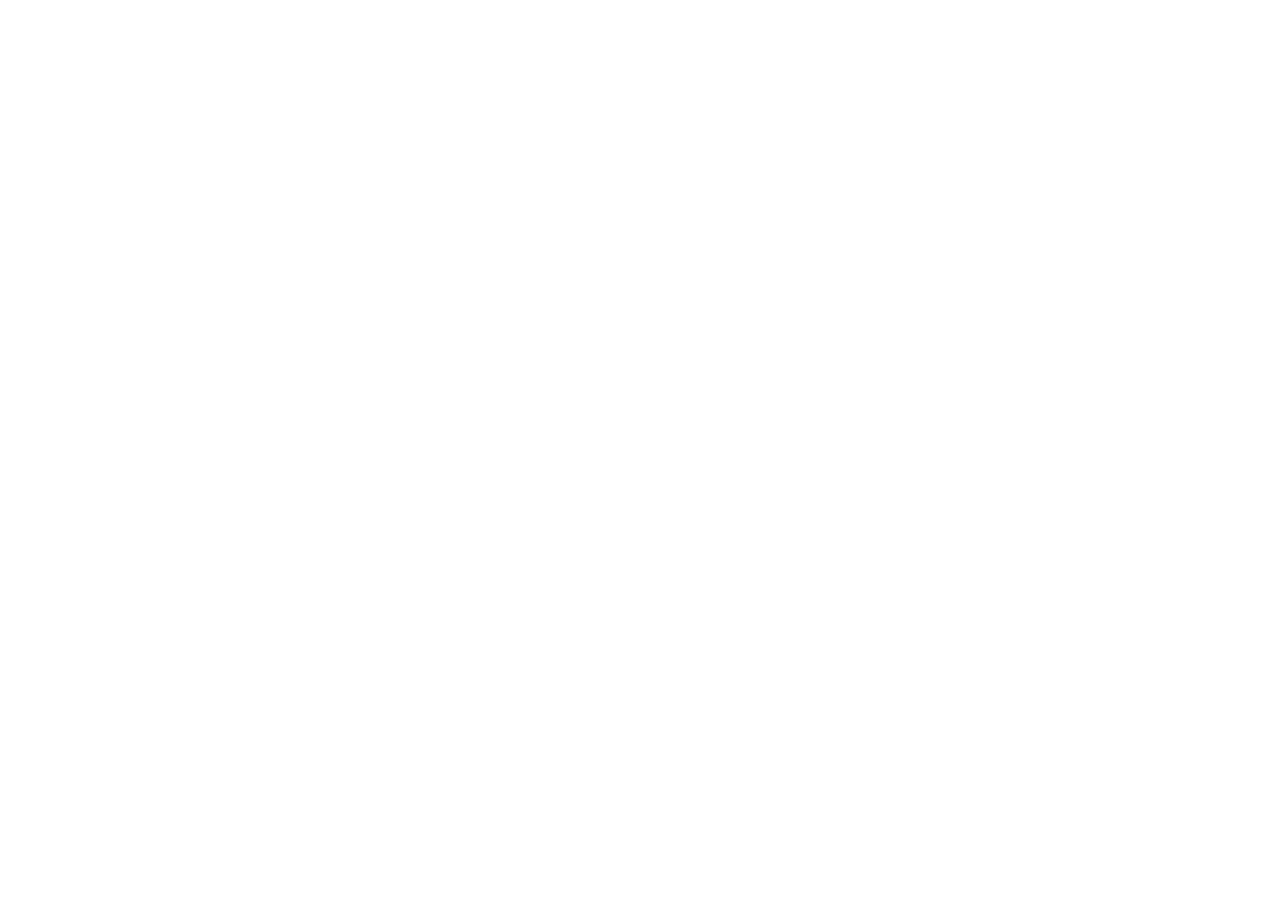
==== index.html @ bfa29639 "Building the HTML 5 game" ====
<!DOCTYPE html>
<html>

<head>
  <meta charset="utf-8" />
  <title>Still Building</title>

  <style>
    #game_div, p {
      width: 400px;
      margin: auto;
      margin-top: 20px;
    }
  </style>

  <script type="text/javascript" src="phaser.min.js"></script>
  <script type="text/javascript" src="main.js"></script>
</head>

<body>

  <div id="game_div"> </div>

</body>

</html>
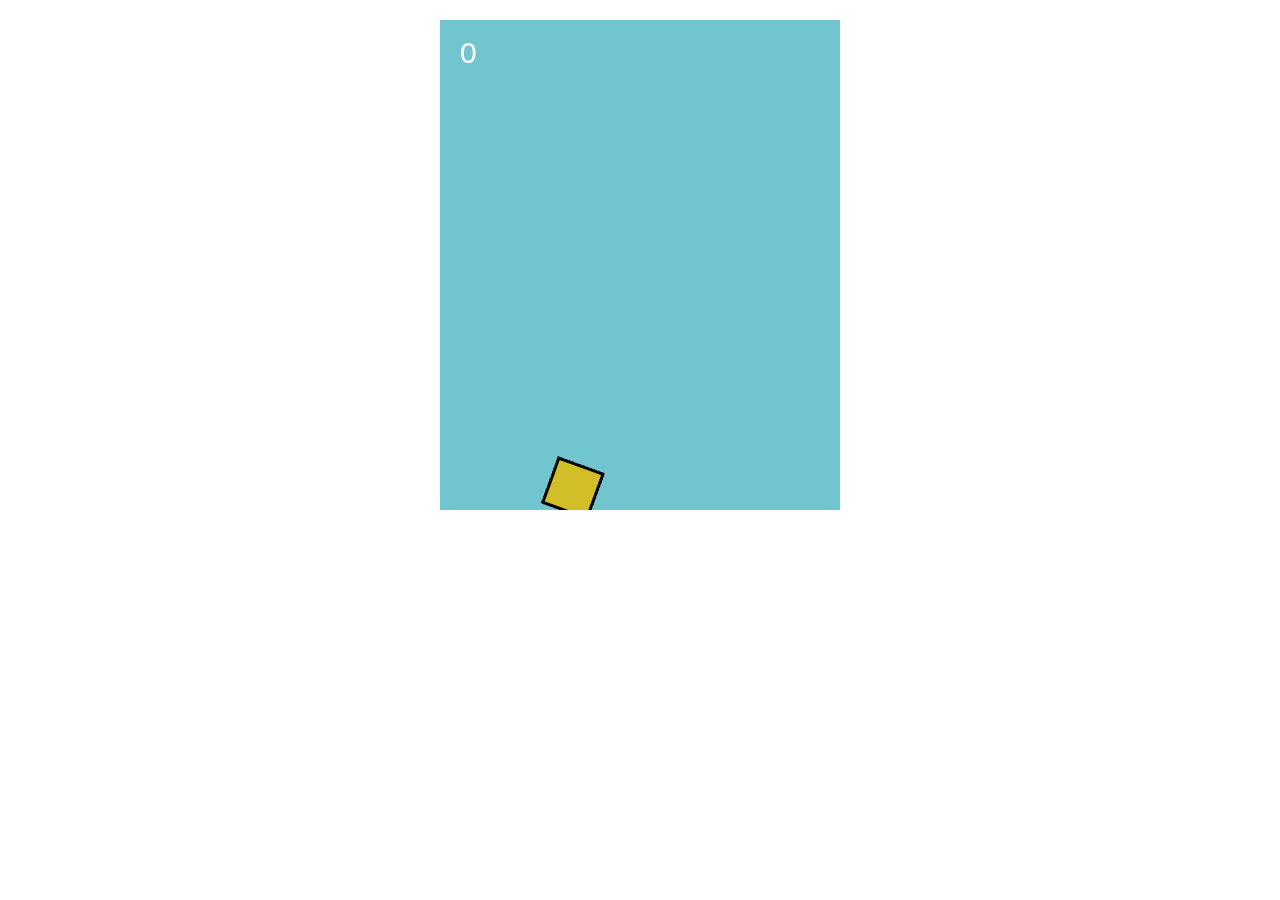
==== commit c102233e: "Fixing bug for screen size" ====
--- a/index.html
+++ b/index.html
@@ -4,6 +4,7 @@
 <head>
   <meta charset="utf-8" />
   <title>Still Building</title>
+  <meta name="viewport" content="initial-scale=1.0, user-scalable=no">
 
   <style>
     #game_div, p {
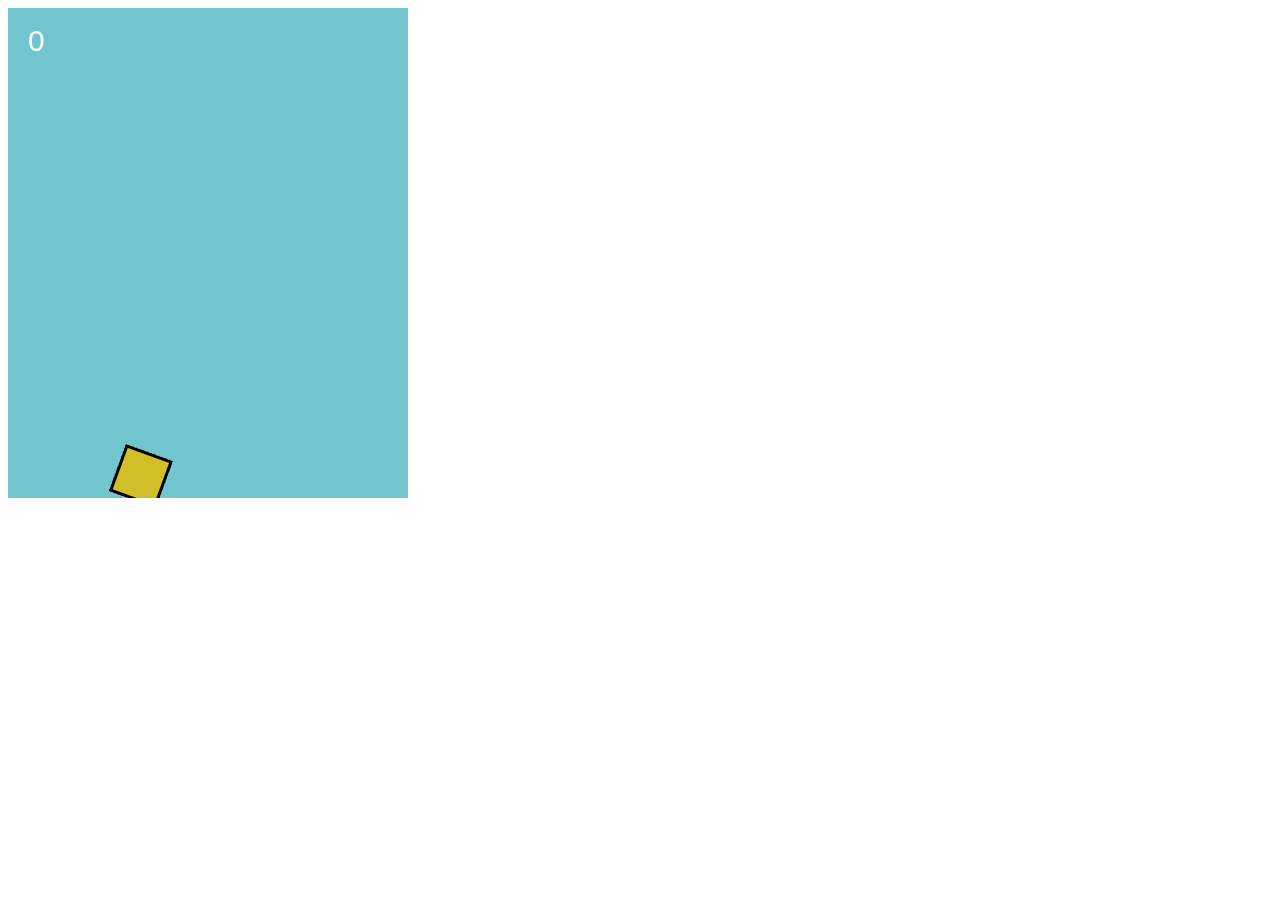
==== commit ee4458ea: "Fixing screen bug" ====
--- a/index.html
+++ b/index.html
@@ -6,13 +6,6 @@
   <title>Still Building</title>
   <meta name="viewport" content="initial-scale=1.0, user-scalable=no">
 
-  <style>
-    #game_div, p {
-      width: 400px;
-      margin: auto;
-      margin-top: 20px;
-    }
-  </style>
 
   <script type="text/javascript" src="phaser.min.js"></script>
   <script type="text/javascript" src="main.js"></script>
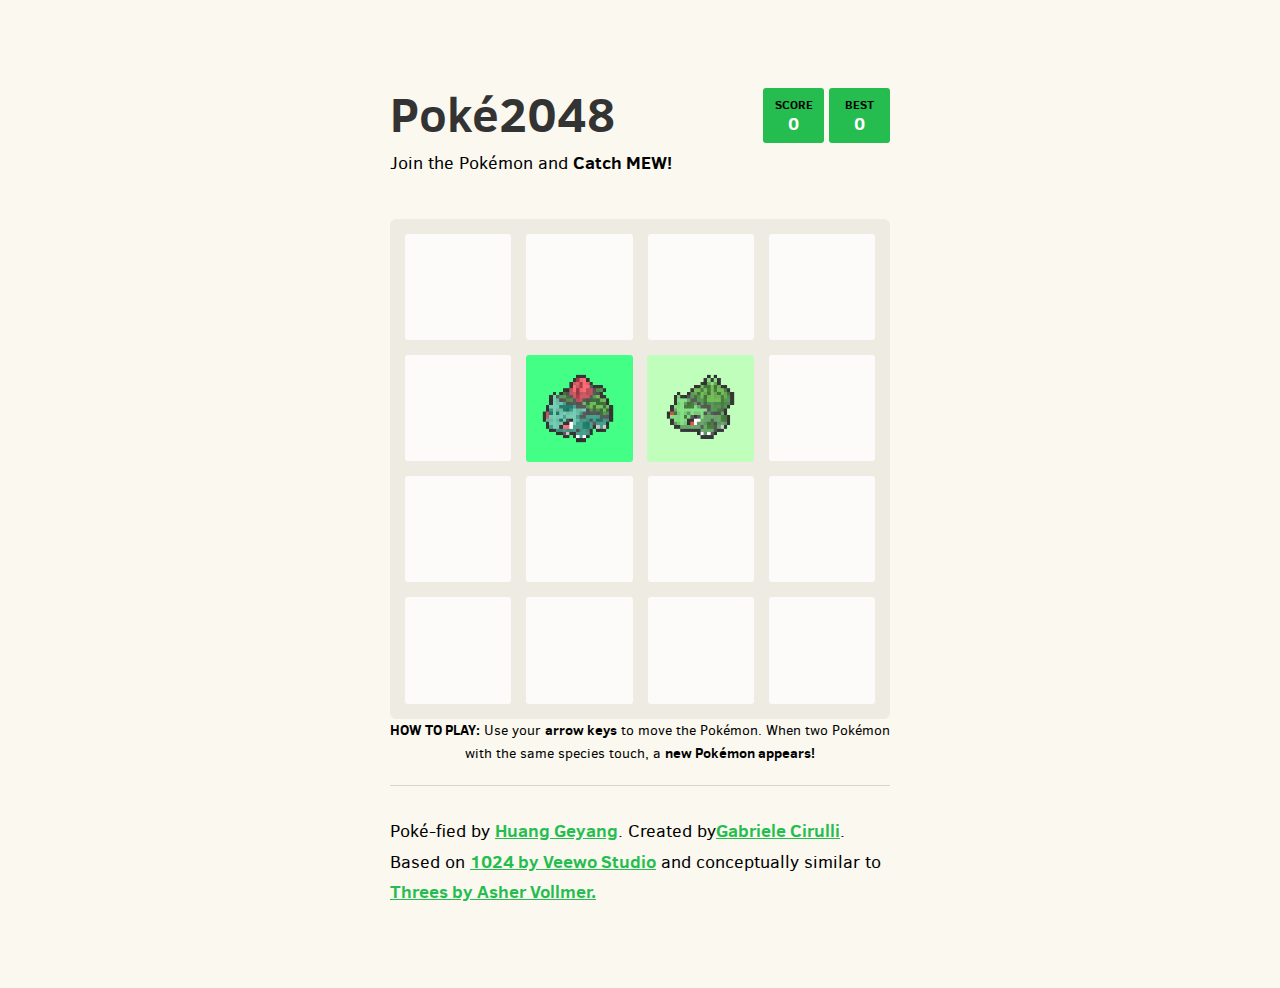
==== commit 5e32ef11: "New Game uploaded" ====
--- a/index.html
+++ b/index.html
@@ -1,20 +1,87 @@
 <!DOCTYPE html>
 <html>
+<head>
+  <meta charset="utf-8">
+  <title>2048</title>
 
-<head>
-  <meta charset="utf-8" />
-  <title>Still Building</title>
-  <meta name="viewport" content="initial-scale=1.0, user-scalable=no">
+  <link href="style/main.css" rel="stylesheet" type="text/css">
+  <link rel="shortcut icon" href="favicon.ico">
+  <link rel="apple-touch-icon" href="meta/apple-touch-icon.png">
+  <meta name="apple-mobile-web-app-capable" content="yes">
 
+  <meta name="HandheldFriendly" content="True">
+  <meta name="MobileOptimized" content="320">
+  <meta name="viewport" content="width=device-width, target-densitydpi=160dpi, initial-scale=1.0, maximum-scale=1, user-scalable=no, minimal-ui">
+</head>
+<body>
+  <div class="container">
+    <div class="heading">
+      <h1 class="title">Poké2048</h1>
+      <div class="scores-container">
+        <div class="score-container">0</div>
+        <div class="best-container">0</div>
+      </div>
+    </div>
+    <p class="game-intro">Join the Pokémon and <strong>Catch MEW!</strong></p>
 
-  <script type="text/javascript" src="phaser.min.js"></script>
-  <script type="text/javascript" src="main.js"></script>
-</head>
+    <div class="game-container">
+      <div class="game-message">
+        <p></p>
+        <div class="lower">
+	        <a class="keep-playing-button">Keep going</a>
+          <a class="retry-button">Try again</a>
+        </div>
+      </div>
 
-<body>
+      <div class="grid-container">
+        <div class="grid-row">
+          <div class="grid-cell"></div>
+          <div class="grid-cell"></div>
+          <div class="grid-cell"></div>
+          <div class="grid-cell"></div>
+        </div>
+        <div class="grid-row">
+          <div class="grid-cell"></div>
+          <div class="grid-cell"></div>
+          <div class="grid-cell"></div>
+          <div class="grid-cell"></div>
+        </div>
+        <div class="grid-row">
+          <div class="grid-cell"></div>
+          <div class="grid-cell"></div>
+          <div class="grid-cell"></div>
+          <div class="grid-cell"></div>
+        </div>
+        <div class="grid-row">
+          <div class="grid-cell"></div>
+          <div class="grid-cell"></div>
+          <div class="grid-cell"></div>
+          <div class="grid-cell"></div>
+        </div>
+      </div>
 
-  <div id="game_div"> </div>
+      <div class="tile-container">
 
+      </div>
+    </div>
+
+    <p class="game-explanation">
+      <strong class="important">How to play:</strong> Use your <strong>arrow keys</strong> to move the Pokémon. When two Pokémon with the same species touch, a <strong>new Pokémon appears!</strong>
+    </p>
+    <hr>
+    <p>
+    Poké-fied by <a href="http://github.com/Hosuke" target="_blank">Huang Geyang</a>.
+    Created by<a href="http://gabrielecirulli.com" target="_blank">Gabriele Cirulli</a>. Based on <a href="https://itunes.apple.com/us/app/1024!/id823499224" target="_blank">1024 by Veewo Studio</a> and conceptually similar to <a href="http://asherv.com/threes/" target="_blank">Threes by Asher Vollmer.</a>
+    </p>
+  </div>
+
+  <script src="js/animframe_polyfill.js"></script>
+  <script src="js/keyboard_input_manager.js"></script>
+  <script src="js/html_actuator.js"></script>
+  <script src="js/grid.js"></script>
+  <script src="js/tile.js"></script>
+  <script src="js/local_score_manager.js"></script>
+  <script src="js/game_manager.js"></script>
+  <script src="js/application.js"></script>
 </body>
-
-</html>+</html>
--- a/style/main.css
+++ b/style/main.css
@@ -0,0 +1,955 @@
+@import url(fonts/clear-sans.css);
+html, body {
+  margin: 0;
+  padding: 0;
+  background: #faf8ef;
+  color: #000;
+  font-family: "Clear Sans", "Helvetica Neue", Arial, sans-serif;
+  font-size: 18px; 
+  /*-webkit-animation: background-gradient-change linear 6s infinite alternate;
+  -moz-animation: background-gradient-change linear 6s infinite alternate;
+  -moz-animation: background-gradient-change linear 6s infinite alternate; */}
+
+body {
+  margin: 80px 0; }
+
+.heading:after {
+  content: "";
+  display: block;
+  clear: both; }
+
+h1.title {
+  color:#333;
+  font-size: 48px;
+  font-weight: bold;
+  margin: 0;
+  display: block;
+  float: left; }
+  
+  #twitter-widget-0 {
+    width: 100px !important;    
+    position: relative;
+  }
+  
+  .footer > div{
+    display:inline-block !important;
+    width: auto !important;
+    overflow:hidden;
+  }
+  
+  .footer{
+    width:188px;
+    margin-left: auto;
+    margin-right: auto;
+    text-align:center;}
+
+@-webkit-keyframes move-up {
+  0% {
+    top: 25px;
+    opacity: 1; }
+
+  100% {
+    top: -50px;
+    opacity: 0; } }
+
+@-moz-keyframes move-up {
+  0% {
+    top: 25px;
+    opacity: 1; }
+
+  100% {
+    top: -50px;
+    opacity: 0; } }
+
+@keyframes move-up {
+  0% {
+    top: 25px;
+    opacity: 1; }
+
+  100% {
+    top: -50px;
+    opacity: 0; } }
+    
+  @-webkit-keyframes fade-in-out {
+    0% {
+      opacity: 0; }
+      
+    50% {
+      opacity: 1; }
+
+    100% {
+      opacity: 0; } }
+
+  @-moz-keyframes fade-in-out {
+    0% {
+      opacity: 0; }
+      
+    50% {
+      opacity: 1; }
+
+    100% {
+      opacity: 0; } }
+
+  @keyframes fade-in-out {
+    0% {
+      opacity: 0; }
+      
+    50% {
+      opacity: 1; }
+
+    100% {
+      opacity: 0; } }
+      
+  @-webkit-keyframes hover-change {
+      0%   {color: cyan;}
+      25%  {color: magenta;}
+      50%  {color: yellow;}
+      100% {color: white;} }
+
+  @-moz-keyframes hover-change {
+      0%   {color: cyan;}
+      25%  {color: magenta;}
+      50%  {color: yellow;}
+      100% {color: white;} }
+      
+  @keyframes hover-change {
+      0%   {color: cyan;}
+      25%  {color: magenta;}
+      50%  {color: yellow;}
+      100% {color: white;} }
+      
+  @-webkit-keyframes background-gradient-change {
+      0%   {background: #cff;}
+      33%  {background: #fcf;}
+      66%  {background: #ffc;}
+      100%   {background: #cff;}}
+
+  @-moz-keyframes background-gradient-change {
+      0%   {background: #dff;}
+      33%  {background: #fdf;}
+      66%  {background: #ffd;}
+      100%   {background: #dff;}}
+      
+  @keyframes background-gradient-change {
+      0%   {background: #dff;}
+      33%  {background: #fdf;}
+      66%  {background: #ffd;}
+      100%   {background: #dff;}}      
+      
+  a:hover {
+         -webkit-animation: hover-change linear 0.1s infinite;
+         -moz-animation: hover-change linear 0.1s infinite;
+         animation: hover-change linear 0.1s infinite;
+       }      
+
+.scores-container {
+  float: right;
+  text-align: right; }
+  
+.game-container .doge-says {
+  position: fixed;
+  top: 0;
+  left: 0;
+  z-index: 100;}
+  .game-container .doge-says p {
+    position:fixed;
+    font-size: 60px;
+    font-weight: bold;
+    height: 60px;
+    line-height: 60px;
+    -webkit-animation: fade-in-out 600ms ease-in;
+    -moz-animation: fade-in-out 600ms ease-in;
+    animation: fade-in-out 600ms ease-in;
+    -webkit-animation-fill-mode: both;
+    -moz-animation-fill-mode: both;
+    animation-fill-mode: both; }
+    
+
+  .info-container {
+    position: relative;
+    cursor:pointer;
+    left:50%;
+    margin-left:-25px;
+    top:30px;
+    margin-bottom:50px;}
+    
+  .info-container, .hide-info {
+    display: inline-block;
+    background: #f0f;
+    padding: 10px 15px;
+    height: 10px;
+    line-height: 10px;
+    font-size:10px;
+    font-weight: bold;
+    border-radius: 3px;
+    color: white;
+    margin-top: 8px;
+    text-align: center; }
+      .info-container a, .hide-info a{
+        color:#fff;
+        text-decoration:none;}
+    
+  .game-container .info {
+    display: none;
+    position: absolute;
+    overflow: scroll;
+    top: 0;
+    right: 0;
+    bottom: 0;
+    left: 0;
+    background: rgba(255,255,255,0.9);
+    z-index: 100;
+    border-radius: 6px;
+    text-align: center;
+/*    -webkit-animation: fade-in 800ms ease;
+    -moz-animation: fade-in 800ms ease;
+    animation: fade-in 800ms ease;*/
+    -webkit-animation-fill-mode: both;
+    -moz-animation-fill-mode: both;
+    animation-fill-mode: both; }
+    .game-container .info p {
+      position:relative;
+      font-size: 16px;
+      padding:10px 20px 10px 20px;
+      font-weight: bold;}
+
+.score-container, .best-container {
+  position: relative;
+  display: inline-block;
+  background: #25bd4f;
+  padding: 15px 25px;
+/*  font-size: 25px;*/
+  height: 25px;
+  line-height: 42px;
+  font-weight: bold;
+  border-radius: 3px;
+  color: white;
+  margin-top: 8px;
+  text-align: center; }
+  .score-container:after, .best-container:after {
+    position: absolute;
+    width: 100%;
+    top: 10px;
+    left: 0;
+    text-transform: uppercase;
+    font-size: 12px;
+    line-height: 13px;
+    text-align: center;
+    color: #000; }
+  .score-container .score-addition, .best-container .score-addition {
+    position: absolute;
+    right: 30px;
+    font-size: 20px;
+    line-height: 20px;
+    color: rgba(119, 110, 101, 0.9);
+    z-index: 100;
+    -webkit-animation: move-up 600ms ease-in;
+    -moz-animation: move-up 600ms ease-in;
+    animation: move-up 600ms ease-in;
+    -webkit-animation-fill-mode: both;
+    -moz-animation-fill-mode: both;
+    animation-fill-mode: both; }
+
+.score-container:after {
+  content: "Score"; }
+
+.best-container:after {
+  content: "Best"; }
+
+p {
+  margin-top: 0;
+  margin-bottom: 10px;
+  line-height: 1.65; }
+
+a {
+  color: #25bd4f;
+  font-weight: bold;
+  text-decoration: underline;
+  cursor: pointer; }
+
+strong.important {
+  text-transform: uppercase; }
+
+hr {
+  border: none;
+  border-bottom: 1px solid #d8d4d0;
+  margin-top: 20px;
+  margin-bottom: 30px; }
+
+.container {
+  width: 500px;
+  margin: 0 auto; }
+
+@-webkit-keyframes fade-in {
+  0% {
+    opacity: 0; }
+
+  100% {
+    opacity: 1; } }
+
+@-moz-keyframes fade-in {
+  0% {
+    opacity: 0; }
+
+  100% {
+    opacity: 1; } }
+
+@keyframes fade-in {
+  0% {
+    opacity: 0; }
+
+  100% {
+    opacity: 1; } }
+
+.game-container {
+  margin-top: 40px;
+  position: relative;
+  padding: 15px;
+  cursor: default;
+  -webkit-touch-callout: none;
+  -webkit-user-select: none;
+  -moz-user-select: none;
+  background: rgba(0,0,0,0.05);
+/*  background: #a0a0a0;*/
+  border-radius: 6px;
+  width: 500px;
+  height: 500px;
+  -webkit-box-sizing: border-box;
+  -moz-box-sizing: border-box;
+  box-sizing: border-box; }
+  .game-container .game-message{
+    display: none;
+    position: absolute;
+    top: 0;
+    right: 0;
+    bottom: 0;
+    left: 0;
+    background: rgba(255,255,255,0.9);
+    z-index: 100;
+    text-align: center;
+    -webkit-animation: fade-in 800ms ease 1200ms;
+    -moz-animation: fade-in 800ms ease 1200ms;
+    animation: fade-in 800ms ease 1200ms;
+    -webkit-animation-fill-mode: both;
+    -moz-animation-fill-mode: both;
+    animation-fill-mode: both; }
+    .game-container .game-message p {
+      font-size: 60px;
+      font-weight: bold;
+      height: 60px;
+      line-height: 60px;
+      margin-top: 222px; }
+    .game-container .game-message .lower {
+      display: block;
+      margin-top: 59px; }
+    .game-container .game-message a {
+      display: inline-block;
+      background: #25bd4f;
+      border-radius: 3px;
+      padding: 0 20px;
+      text-decoration: none;
+      color: #f9f6f2;
+      height: 40px;
+      line-height: 42px;
+      margin-left: 9px; }
+      .game-container .game-message a.keep-playing-button {
+        display: none; }
+    .game-container .game-message.game-won {
+      background: rgba(237, 194, 46, 0.5);
+      color: #f9f6f2; }
+      .game-container .game-message.game-won a.keep-playing-button {
+        display: inline-block; }
+    .game-container .game-message.game-won, .game-container .game-message.game-over {
+      display: block; }
+
+.grid-container {
+  position: absolute;
+  z-index: 1; }
+
+.grid-row {
+  margin-bottom: 15px; }
+  .grid-row:last-child {
+    margin-bottom: 0; }
+  .grid-row:after {
+    content: "";
+    display: block;
+    clear: both; }
+
+.grid-cell {
+  width: 106.25px;
+  height: 106.25px;
+  margin-right: 15px;
+  float: left;
+  border-radius: 3px;
+  background: rgba(255,255,255,0.8);
+/*  background: rgba(238, 228, 218, 0.35);*/
+ }
+  .grid-cell:last-child {
+    margin-right: 0; }
+
+.tile-container {
+  position: absolute;
+  z-index: 2; }
+
+.tile, .tile .tile-inner {
+  width: 107px;
+  height: 107px;
+  -webkit-transform: translate3d(0, 0, 0);  
+  line-height: 116.25px; }
+.tile.tile-position-1-1 {
+  -webkit-transform: translate(0px, 0px);
+  -moz-transform: translate(0px, 0px);
+  transform: translate(0px, 0px); }
+.tile.tile-position-1-2 {
+  -webkit-transform: translate(0px, 121px);
+  -moz-transform: translate(0px, 121px);
+  transform: translate(0px, 121px); }
+.tile.tile-position-1-3 {
+  -webkit-transform: translate(0px, 242px);
+  -moz-transform: translate(0px, 242px);
+  transform: translate(0px, 242px); }
+.tile.tile-position-1-4 {
+  -webkit-transform: translate(0px, 363px);
+  -moz-transform: translate(0px, 363px);
+  transform: translate(0px, 363px); }
+.tile.tile-position-2-1 {
+  -webkit-transform: translate(121px, 0px);
+  -moz-transform: translate(121px, 0px);
+  transform: translate(121px, 0px); }
+.tile.tile-position-2-2 {
+  -webkit-transform: translate(121px, 121px);
+  -moz-transform: translate(121px, 121px);
+  transform: translate(121px, 121px); }
+.tile.tile-position-2-3 {
+  -webkit-transform: translate(121px, 242px);
+  -moz-transform: translate(121px, 242px);
+  transform: translate(121px, 242px); }
+.tile.tile-position-2-4 {
+  -webkit-transform: translate(121px, 363px);
+  -moz-transform: translate(121px, 363px);
+  transform: translate(121px, 363px); }
+.tile.tile-position-3-1 {
+  -webkit-transform: translate(242px, 0px);
+  -moz-transform: translate(242px, 0px);
+  transform: translate(242px, 0px); }
+.tile.tile-position-3-2 {
+  -webkit-transform: translate(242px, 121px);
+  -moz-transform: translate(242px, 121px);
+  transform: translate(242px, 121px); }
+.tile.tile-position-3-3 {
+  -webkit-transform: translate(242px, 242px);
+  -moz-transform: translate(242px, 242px);
+  transform: translate(242px, 242px); }
+.tile.tile-position-3-4 {
+  -webkit-transform: translate(242px, 363px);
+  -moz-transform: translate(242px, 363px);
+  transform: translate(242px, 363px); }
+.tile.tile-position-4-1 {
+  -webkit-transform: translate(363px, 0px);
+  -moz-transform: translate(363px, 0px);
+  transform: translate(363px, 0px); }
+.tile.tile-position-4-2 {
+  -webkit-transform: translate(363px, 121px);
+  -moz-transform: translate(363px, 121px);
+  transform: translate(363px, 121px); }
+.tile.tile-position-4-3 {
+  -webkit-transform: translate(363px, 242px);
+  -moz-transform: translate(363px, 242px);
+  transform: translate(363px, 242px); }
+.tile.tile-position-4-4 {
+  -webkit-transform: translate(363px, 363px);
+  -moz-transform: translate(363px, 363px);
+  transform: translate(363px, 363px); }
+
+.tile {
+  color: rgba(0,0,0,0);
+  position: absolute;
+  -webkit-transition: 100ms ease-in-out;
+  -moz-transition: 100ms ease-in-out;
+  transition: 100ms ease-in-out;
+  -webkit-transition-property: -webkit-transform;
+  -moz-transition-property: -moz-transform;
+  transition-property: transform; }
+  .tile .tile-inner {
+    border-radius: 3px;
+    background: #eee4da;
+    text-align: center;
+    font-weight: bold;
+    z-index: 10;
+    font-size: 55px; }
+  .tile.tile-2 .tile-inner {
+    background:#bfffbb url('../pokeimg/212/i001-212.png');
+    background-size: cover;
+    box-shadow: 0 0 30px 10px rgba(243, 215, 116, 0), inset 0 0 0 1px rgba(255, 255, 255, 0); }
+    
+  .tile.tile-4 .tile-inner {
+    background: #43ff85 url('../pokeimg/212/i002-212.png');
+    background-size: cover;    
+    box-shadow: 0 0 30px 10px rgba(243, 215, 116, 0), inset 0 0 0 1px rgba(255, 255, 255, 0); }
+    
+  .tile.tile-8 .tile-inner {
+    background: #00ff29 url('../pokeimg/212/i003-212.png');
+    background-size: cover;}
+    
+  .tile.tile-16 .tile-inner {
+    background: #ffbcbe url('../pokeimg/212/i004-212.png');
+    background-size: cover;}
+    
+  .tile.tile-32 .tile-inner {
+    background: #ff6461 url('../pokeimg/212/i005-212.png');
+    background-size: cover;}
+    
+  .tile.tile-64 .tile-inner {
+    background: #ff000d url('../pokeimg/212/i006-212.png');
+    background-size: cover;}
+    
+  .tile.tile-128 .tile-inner {
+    background: #bbb9ff url('../pokeimg/212/i007-212.png');
+    background-size: cover;
+    box-shadow: 0 0 30px 10px rgba(243, 215, 116, 0.2381), inset 0 0 0 1px rgba(255, 255, 255, 0.14286);
+    font-size: 45px; }
+    @media screen and (max-width: 480px) {
+      .tile.tile-128 .tile-inner {
+        font-size: 25px; } }
+  .tile.tile-256 .tile-inner {
+
+    background: #5f5eff url('../pokeimg/212/i008-212.png');
+    background-size: cover;
+    box-shadow: 0 0 30px 10px rgba(243, 215, 116, 0.31746), inset 0 0 0 1px rgba(255, 255, 255, 0.19048);
+    font-size: 45px; }
+    @media screen and (max-width: 480px) {
+      .tile.tile-256 .tile-inner {
+        font-size: 25px; } }
+  .tile.tile-512 .tile-inner {
+
+    background: #0306ff url('../pokeimg/212/i009-212.png');
+    background-size: cover;
+    box-shadow: 0 0 30px 10px rgba(243, 215, 116, 0.39683), inset 0 0 0 1px rgba(255, 255, 255, 0.2381);
+    font-size: 45px; }
+    @media screen and (max-width: 480px) {
+      .tile.tile-512 .tile-inner {
+        font-size: 25px; } }
+  .tile.tile-1024 .tile-inner {
+    background: #d36aff url('../pokeimg/212/i150-212.png');
+    background-size: cover;
+    box-shadow: 0 0 30px 10px rgba(243, 215, 116, 0.47619), inset 0 0 0 1px rgba(255, 255, 255, 0.28571);
+    font-size: 35px; }
+    @media screen and (max-width: 480px) {
+      .tile.tile-1024 .tile-inner {
+        font-size: 15px; } }
+  .tile.tile-2048 .tile-inner {
+
+    background: #ff5cd3 url('../pokeimg/212/i151-212.png');
+    background-size: cover;
+    box-shadow: 0 0 30px 10px rgba(243, 215, 116, 0.55556), inset 0 0 0 1px rgba(255, 255, 255, 0.33333);
+    font-size: 35px; }
+    @media screen and (max-width: 480px) {
+      .tile.tile-2048 .tile-inner {
+        font-size: 15px; } }
+  .tile.tile-super .tile-inner {
+
+    background: #f0f url('../img/212/doge-derp-212.gif');
+    background-size: cover;    
+    font-size: 30px; }
+    @media screen and (max-width: 480px) {
+      .tile.tile-super .tile-inner {
+        font-size: 10px; } }
+
+@-webkit-keyframes appear {
+  0% {
+    opacity: 0;
+    -webkit-transform: scale(0);
+    -moz-transform: scale(0);
+    transform: scale(0); }
+
+  100% {
+    opacity: 1;
+    -webkit-transform: scale(1);
+    -moz-transform: scale(1);
+    transform: scale(1); } }
+
+@-moz-keyframes appear {
+  0% {
+    opacity: 0;
+    -webkit-transform: scale(0);
+    -moz-transform: scale(0);
+    transform: scale(0); }
+
+  100% {
+    opacity: 1;
+    -webkit-transform: scale(1);
+    -moz-transform: scale(1);
+    transform: scale(1); } }
+
+@keyframes appear {
+  0% {
+    opacity: 0;
+    -webkit-transform: scale(0);
+    -moz-transform: scale(0);
+    transform: scale(0); }
+
+  100% {
+    opacity: 1;
+    -webkit-transform: scale(1);
+    -moz-transform: scale(1);
+    transform: scale(1); } }
+
+.tile-new .tile-inner {
+  -webkit-animation: appear 200ms ease 100ms;
+  -moz-animation: appear 200ms ease 100ms;
+  animation: appear 200ms ease 100ms;
+  -webkit-animation-fill-mode: backwards;
+  -moz-animation-fill-mode: backwards;
+  animation-fill-mode: backwards; }
+
+@-webkit-keyframes pop {
+  0% {
+    -webkit-transform: scale(0);
+    -moz-transform: scale(0);
+    transform: scale(0); }
+
+  50% {
+    -webkit-transform: scale(1.2);
+    -moz-transform: scale(1.2);
+    transform: scale(1.2); }
+
+  100% {
+    -webkit-transform: scale(1);
+    -moz-transform: scale(1);
+    transform: scale(1); } }
+
+@-moz-keyframes pop {
+  0% {
+    -webkit-transform: scale(0);
+    -moz-transform: scale(0);
+    transform: scale(0); }
+
+  50% {
+    -webkit-transform: scale(1.2);
+    -moz-transform: scale(1.2);
+    transform: scale(1.2); }
+
+  100% {
+    -webkit-transform: scale(1);
+    -moz-transform: scale(1);
+    transform: scale(1); } }
+
+@keyframes pop {
+  0% {
+    -webkit-transform: scale(0);
+    -moz-transform: scale(0);
+    transform: scale(0); }
+
+  50% {
+    -webkit-transform: scale(1.2);
+    -moz-transform: scale(1.2);
+    transform: scale(1.2); }
+
+  100% {
+    -webkit-transform: scale(1);
+    -moz-transform: scale(1);
+    transform: scale(1); } }
+
+.tile-merged .tile-inner {
+  z-index: 20;
+  -webkit-animation: pop 200ms ease 100ms;
+  -moz-animation: pop 200ms ease 100ms;
+  animation: pop 200ms ease 100ms;
+  -webkit-animation-fill-mode: backwards;
+  -moz-animation-fill-mode: backwards;
+  animation-fill-mode: backwards; }
+
+.game-intro {
+  margin-bottom: 0; }
+
+.game-explanation {
+  margin-top: 0px;
+  text-align: center;
+  font-size: 14px;}
+
+@media screen and (max-width: 480px) {
+  html, body {
+    font-size: 15px; }
+
+  body {
+    margin: 20px 0;
+    padding: 0 20px; }
+
+  h1.title {
+    font-size: 25px;
+    margin-top: 15px; }
+
+  .container {
+    width: 280px;
+    margin: 0 auto; }
+
+  .score-container, .best-container {
+    margin-top: 0;
+    padding: 15px 10px;
+    min-width: 40px; }
+
+  .heading {
+    margin-bottom: 10px; }
+
+  .game-explanation {
+    display:none;}
+
+  .game-container {
+    margin-top: 40px;
+    position: relative;
+    padding: 10px;
+    cursor: default;
+    -webkit-touch-callout: none;
+    -webkit-user-select: none;
+    -moz-user-select: none;
+    border-radius: 6px;
+    width: 280px;
+    height: 280px;
+    -webkit-box-sizing: border-box;
+    -moz-box-sizing: border-box;
+    box-sizing: border-box; }
+    .game-container .game-message {
+      display: none;
+      position: absolute;
+      top: 0;
+      right: 0;
+      bottom: 0;
+      left: 0;
+      z-index: 100;
+      text-align: center;
+      -webkit-animation: fade-in 800ms ease;
+      -moz-animation: fade-in 800ms ease;
+      animation: fade-in 800ms ease;
+      -webkit-animation-fill-mode: both;
+      -moz-animation-fill-mode: both;
+      animation-fill-mode: both; }
+      .game-container .game-message p {
+        font-size: 60px;
+        font-weight: bold;
+        height: 60px;
+        line-height: 60px;
+        margin-top: 222px; }
+      .game-container .game-message .lower {
+        display: block;
+        margin-top: 59px; }
+      .game-container .game-message a {
+        display: inline-block;
+        border-radius: 3px;
+        padding: 0 20px;
+        text-decoration: none;
+        height: 40px;
+        line-height: 42px;
+        margin-left: 9px; }
+        .game-container .game-message a.keep-playing-button {
+          display: none; }
+      .game-container .game-message.game-won {
+        background: rgba(237, 194, 46, 0.5);}
+        .game-container .game-message.game-won a.keep-playing-button {
+          display: inline-block; }
+      .game-container .game-message.game-won, .game-container .game-message.game-over {
+        display: block; }
+
+  .grid-container {
+    position: absolute;
+    z-index: 1; }
+
+  .grid-row {
+    margin-bottom: 10px; }
+    .grid-row:last-child {
+      margin-bottom: 0; }
+    .grid-row:after {
+      content: "";
+      display: block;
+      clear: both; }
+
+  .grid-cell {
+    width: 57.5px;
+    height: 57.5px;
+    margin-right: 10px;
+    float: left;
+    border-radius: 3px;}
+    .grid-cell:last-child {
+      margin-right: 0; }
+
+  .tile-container {
+    position: absolute;
+    z-index: 2; }
+
+  .tile, .tile .tile-inner {
+    width: 58px;
+    height: 58px;
+    line-height: 67.5px; }
+  .tile.tile-position-1-1 {
+    -webkit-transform: translate(0px, 0px);
+    -moz-transform: translate(0px, 0px);
+    transform: translate(0px, 0px); }
+  .tile.tile-position-1-2 {
+    -webkit-transform: translate(0px, 67px);
+    -moz-transform: translate(0px, 67px);
+    transform: translate(0px, 67px); }
+  .tile.tile-position-1-3 {
+    -webkit-transform: translate(0px, 135px);
+    -moz-transform: translate(0px, 135px);
+    transform: translate(0px, 135px); }
+  .tile.tile-position-1-4 {
+    -webkit-transform: translate(0px, 202px);
+    -moz-transform: translate(0px, 202px);
+    transform: translate(0px, 202px); }
+  .tile.tile-position-2-1 {
+    -webkit-transform: translate(67px, 0px);
+    -moz-transform: translate(67px, 0px);
+    transform: translate(67px, 0px); }
+  .tile.tile-position-2-2 {
+    -webkit-transform: translate(67px, 67px);
+    -moz-transform: translate(67px, 67px);
+    transform: translate(67px, 67px); }
+  .tile.tile-position-2-3 {
+    -webkit-transform: translate(67px, 135px);
+    -moz-transform: translate(67px, 135px);
+    transform: translate(67px, 135px); }
+  .tile.tile-position-2-4 {
+    -webkit-transform: translate(67px, 202px);
+    -moz-transform: translate(67px, 202px);
+    transform: translate(67px, 202px); }
+  .tile.tile-position-3-1 {
+    -webkit-transform: translate(135px, 0px);
+    -moz-transform: translate(135px, 0px);
+    transform: translate(135px, 0px); }
+  .tile.tile-position-3-2 {
+    -webkit-transform: translate(135px, 67px);
+    -moz-transform: translate(135px, 67px);
+    transform: translate(135px, 67px); }
+  .tile.tile-position-3-3 {
+    -webkit-transform: translate(135px, 135px);
+    -moz-transform: translate(135px, 135px);
+    transform: translate(135px, 135px); }
+  .tile.tile-position-3-4 {
+    -webkit-transform: translate(135px, 202px);
+    -moz-transform: translate(135px, 202px);
+    transform: translate(135px, 202px); }
+  .tile.tile-position-4-1 {
+    -webkit-transform: translate(202px, 0px);
+    -moz-transform: translate(202px, 0px);
+    transform: translate(202px, 0px); }
+  .tile.tile-position-4-2 {
+    -webkit-transform: translate(202px, 67px);
+    -moz-transform: translate(202px, 67px);
+    transform: translate(202px, 67px); }
+  .tile.tile-position-4-3 {
+    -webkit-transform: translate(202px, 135px);
+    -moz-transform: translate(202px, 135px);
+    transform: translate(202px, 135px); }
+  .tile.tile-position-4-4 {
+    -webkit-transform: translate(202px, 202px);
+    -moz-transform: translate(202px, 202px);
+    transform: translate(202px, 202px); }
+
+    .tile.tile-2 .tile-inner {
+      background: #bfffbb url('../pokeimg/114/i001-114.png');
+      background-size: cover;
+      box-shadow: 0 0 30px 10px rgba(243, 215, 116, 0), inset 0 0 0 1px rgba(255, 255, 255, 0); }
+    
+    .tile.tile-4 .tile-inner {
+      background: #5aff64 url('../pokeimg/114/i002-114.png');
+      background-size: cover;    
+      box-shadow: 0 0 30px 10px rgba(243, 215, 116, 0), inset 0 0 0 1px rgba(255, 255, 255, 0); }
+    
+    .tile.tile-8 .tile-inner {
+      background: #00ff29 url('../pokeimg/114/i003-114.png');
+      background-size: cover;}
+    
+    .tile.tile-16 .tile-inner {
+      background: #f0f url('../pokeimg/114/i004-114.png');
+      background-size: cover;}
+    
+    .tile.tile-32 .tile-inner {
+      background: #f0f url('../pokeimg/114/i005-114.png');
+      background-size: cover;}
+    
+    .tile.tile-64 .tile-inner {
+      background: #f0f url('../pokeimg/114/i006-114.png');
+      background-size: cover;}
+    
+    .tile.tile-128 .tile-inner {
+      background: #f0f url('../pokeimg/114/i007-114.png');
+      background-size: cover;
+      box-shadow: 0 0 30px 10px rgba(243, 215, 116, 0.2381), inset 0 0 0 1px rgba(255, 255, 255, 0.14286);
+      font-size: 45px; }
+      @media screen and (max-width: 480px) {
+        .tile.tile-128 .tile-inner {
+          font-size: 25px; } }
+    .tile.tile-256 .tile-inner {
+
+      background: #f0f url('../pokeimg/114/i008-114.png');
+      background-size: cover;
+      box-shadow: 0 0 30px 10px rgba(243, 215, 116, 0.31746), inset 0 0 0 1px rgba(255, 255, 255, 0.19048);
+      font-size: 45px; }
+      @media screen and (max-width: 480px) {
+        .tile.tile-256 .tile-inner {
+          font-size: 25px; } }
+    .tile.tile-512 .tile-inner {
+
+      background: #f0f url('../pokeimg/114/i009-114.png');
+      background-size: cover;
+      box-shadow: 0 0 30px 10px rgba(243, 215, 116, 0.39683), inset 0 0 0 1px rgba(255, 255, 255, 0.2381);
+      font-size: 45px; }
+      @media screen and (max-width: 480px) {
+        .tile.tile-512 .tile-inner {
+          font-size: 25px; } }
+    .tile.tile-1024 .tile-inner {
+      background: #f0f url('../pokeimg/114/i150-114.png');
+      background-size: cover;
+      box-shadow: 0 0 30px 10px rgba(243, 215, 116, 0.47619), inset 0 0 0 1px rgba(255, 255, 255, 0.28571);
+      font-size: 35px; }
+      @media screen and (max-width: 480px) {
+        .tile.tile-1024 .tile-inner {
+          font-size: 15px; } }
+    .tile.tile-2048 .tile-inner {
+
+      background: #f0f url('../pokeimg/114/i151-114.png');
+      background-size: cover;
+      box-shadow: 0 0 30px 10px rgba(243, 215, 116, 0.55556), inset 0 0 0 1px rgba(255, 255, 255, 0.33333);
+      font-size: 35px; }
+      @media screen and (max-width: 480px) {
+        .tile.tile-2048 .tile-inner {
+          font-size: 15px; } }
+    .tile.tile-super .tile-inner {
+
+      background: #f0f url('../img/114/doge-derp-114.gif');
+      background-size: cover;    
+      font-size: 30px; }
+      @media screen and (max-width: 480px) {
+        .tile.tile-super .tile-inner {
+          font-size: 10px; } }
+
+
+
+    #twitter-widget-0 {
+      position: relative;
+      top:5px;
+    }
+
+    .game-container .info p {
+      font-size: 12px;
+      padding:5px 10px 5px 10px;
+    }
+
+  .game-container {
+    margin-top: 20px; }
+
+  .tile .tile-inner {
+    font-size: 35px; }
+
+  .doge-says p {
+    font-size: 30px !important;
+    height: 30px !important;
+    line-height: 30px !important;}
+
+  .game-message p {
+    font-size: 30px !important;
+    height: 30px !important;
+    line-height: 30px !important;
+    margin-top: 90px !important; }
+  .game-message .lower {
+    margin-top: 30px !important; } }
+    
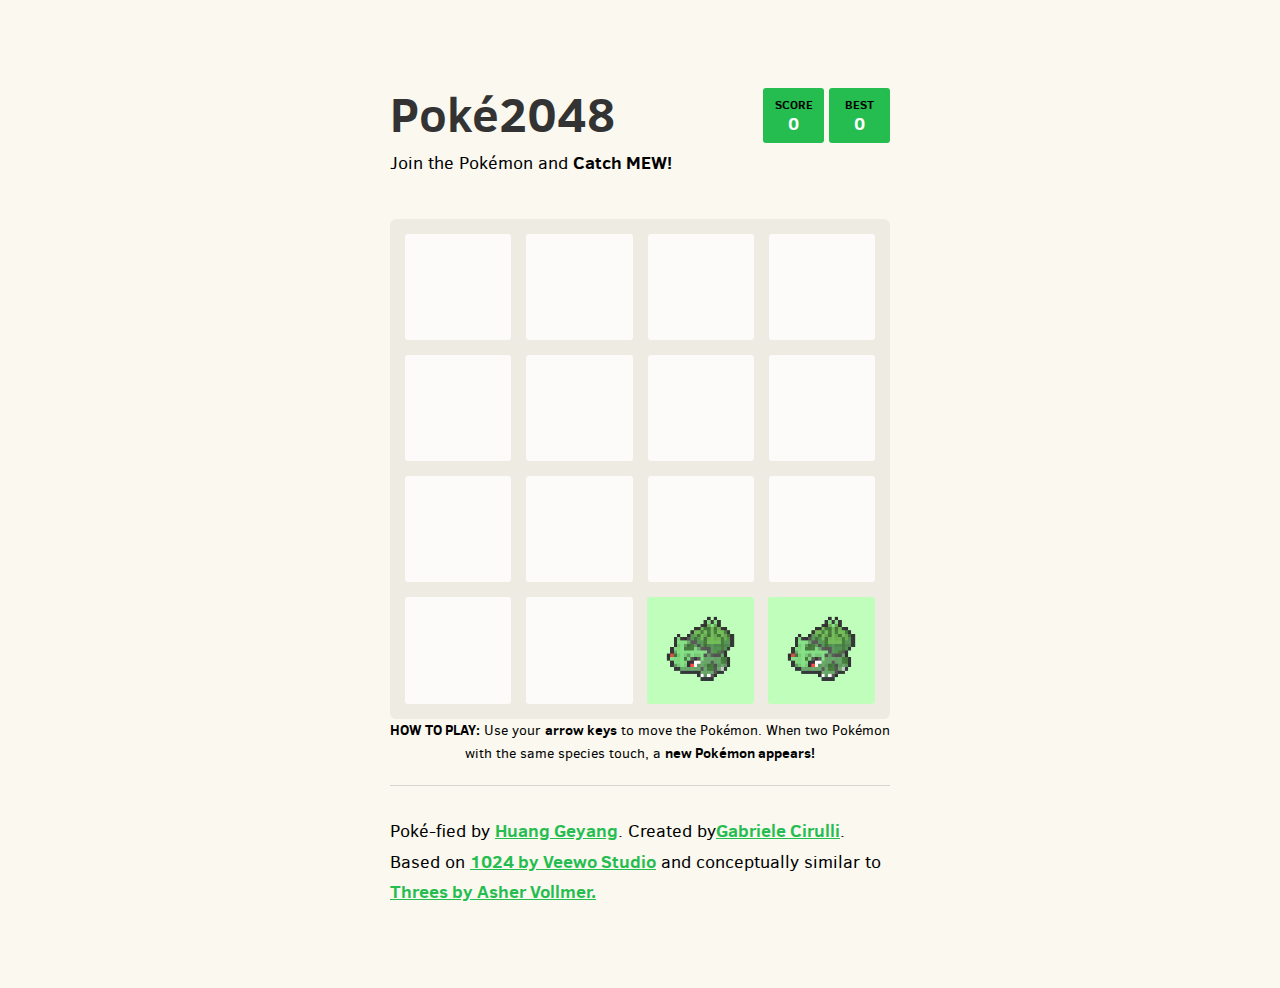
==== commit 9a288f62: "Minor bug fixed" ====
--- a/index.html
+++ b/index.html
@@ -2,7 +2,7 @@
 <html>
 <head>
   <meta charset="utf-8">
-  <title>2048</title>
+  <title>Poké2048</title>
 
   <link href="style/main.css" rel="stylesheet" type="text/css">
   <link rel="shortcut icon" href="favicon.ico">
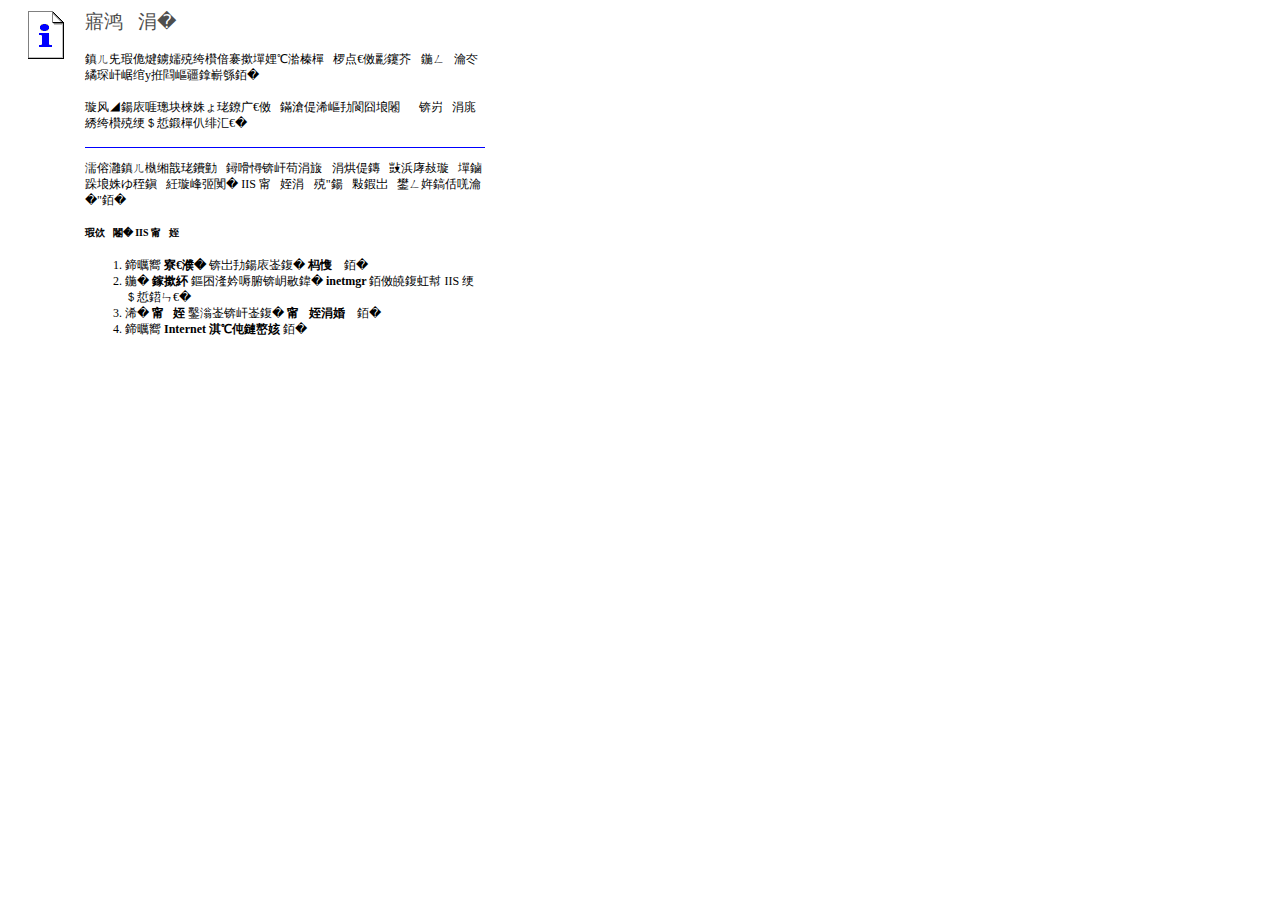
==== commit 3084df6e: "Add a classical error page as home page" ====
--- a/index.html
+++ b/index.html
@@ -1,87 +1,87 @@
-<!DOCTYPE html>
+
 <html>
-<head>
-  <meta charset="utf-8">
-  <title>Poké2048</title>
 
-  <link href="style/main.css" rel="stylesheet" type="text/css">
-  <link rel="shortcut icon" href="favicon.ico">
-  <link rel="apple-touch-icon" href="meta/apple-touch-icon.png">
-  <meta name="apple-mobile-web-app-capable" content="yes">
+  <head>
+    <meta HTTP-EQUIV="Content-Type" Content="text/html; charset=gb2312">
 
-  <meta name="HandheldFriendly" content="True">
-  <meta name="MobileOptimized" content="320">
-  <meta name="viewport" content="width=device-width, target-densitydpi=160dpi, initial-scale=1.0, maximum-scale=1, user-scalable=no, minimal-ui">
-</head>
-<body>
-  <div class="container">
-    <div class="heading">
-      <h1 class="title">Poké2048</h1>
-      <div class="scores-container">
-        <div class="score-container">0</div>
-        <div class="best-container">0</div>
-      </div>
-    </div>
-    <p class="game-intro">Join the Pokémon and <strong>Catch MEW!</strong></p>
 
-    <div class="game-container">
-      <div class="game-message">
-        <p></p>
-        <div class="lower">
-	        <a class="keep-playing-button">Keep going</a>
-          <a class="retry-button">Try again</a>
-        </div>
-      </div>
+  <title ID=titletext>
+    建设中
+  </title>
+  </head>
 
-      <div class="grid-container">
-        <div class="grid-row">
-          <div class="grid-cell"></div>
-          <div class="grid-cell"></div>
-          <div class="grid-cell"></div>
-          <div class="grid-cell"></div>
-        </div>
-        <div class="grid-row">
-          <div class="grid-cell"></div>
-          <div class="grid-cell"></div>
-          <div class="grid-cell"></div>
-          <div class="grid-cell"></div>
-        </div>
-        <div class="grid-row">
-          <div class="grid-cell"></div>
-          <div class="grid-cell"></div>
-          <div class="grid-cell"></div>
-          <div class="grid-cell"></div>
-        </div>
-        <div class="grid-row">
-          <div class="grid-cell"></div>
-          <div class="grid-cell"></div>
-          <div class="grid-cell"></div>
-          <div class="grid-cell"></div>
-        </div>
-      </div>
+  <body bgcolor=white>
+    <table>
+      <tr>
+        <td ID=tableProps width=70 valign=top align=center>
+          <img ID=pagerrorImg src="pagerror.gif" width=36 height=48>
+          <td ID=tablePropsWidth width=400>
 
-      <div class="tile-container">
+            <h1 ID=errortype style="font:14pt/16pt 宋体, verdana; color:#4e4e4e">
+              <P ID=Comment1>
+                <!--Problem-->
+                <P ID="errorText">
+                  建设中
+              </h1>
 
-      </div>
-    </div>
+            <P ID=Comment2>
+              <!--Probable causes:
+<-->
+                              <P ID="errordesc">
+                                <font style="font:9pt/12pt 宋体; color:black">
+                                  您想要查看的站点当前没有默认页。可能正在对它进行升级和配置操作。
+                                  <P ID=term1>
+                                    请稍后再访问此站点。如果您仍然遇到问题，请与网站的管理员联系。
 
-    <p class="game-explanation">
-      <strong class="important">How to play:</strong> Use your <strong>arrow keys</strong> to move the Pokémon. When two Pokémon with the same species touch, a <strong>new Pokémon appears!</strong>
-    </p>
-    <hr>
-    <p>
-    Poké-fied by <a href="http://github.com/Hosuke" target="_blank">Huang Geyang</a>.
-    Created by<a href="http://gabrielecirulli.com" target="_blank">Gabriele Cirulli</a>. Based on <a href="https://itunes.apple.com/us/app/1024!/id823499224" target="_blank">1024 by Veewo Studio</a> and conceptually similar to <a href="http://asherv.com/threes/" target="_blank">Threes by Asher Vollmer.</a>
-    </p>
-  </div>
+                                    <hr size=1 color="blue">
 
-  <script src="js/animframe_polyfill.js"></script>
-  <script src="js/keyboard_input_manager.js"></script>
-  <script src="js/html_actuator.js"></script>
-  <script src="js/grid.js"></script>
-  <script src="js/tile.js"></script>
-  <script src="js/local_score_manager.js"></script>
-  <script src="js/game_manager.js"></script>
-  <script src="js/application.js"></script>
-</body>
+                                  <P ID=message1>
+                                    如果您是网站的管理员，并且认为您是由于错误才收到此消息，请参阅 IIS 帮助中的&quot;启用和禁用动态内容&quot;。
+
+                                    <h5 ID=head1>
+                                      要访问 IIS 帮助
+  </h5>
+  <ol>
+    <li ID=bullet1>
+      单击
+      <b>
+        开始
+      </b>
+      ，然后单击
+      <b>
+        运行
+      </b>
+      。
+      <li ID=bullet2>
+        在
+        <b>
+          打开
+        </b>
+        文本框中，键入
+        <b>
+          inetmgr
+        </b>
+        。将出现 IIS 管理器。
+        <li ID=bullet3>
+          从
+          <b>
+            帮助
+          </b>
+          菜单，单击
+          <b>
+            帮助主题
+          </b>
+          。
+          <li ID=bullet4>
+            单击
+            <b>
+              Internet 信息服务
+            </b>
+            。
+    </ol>
+  </td>
+                  </tr>
+      </table>
+
+  </body>
 </html>
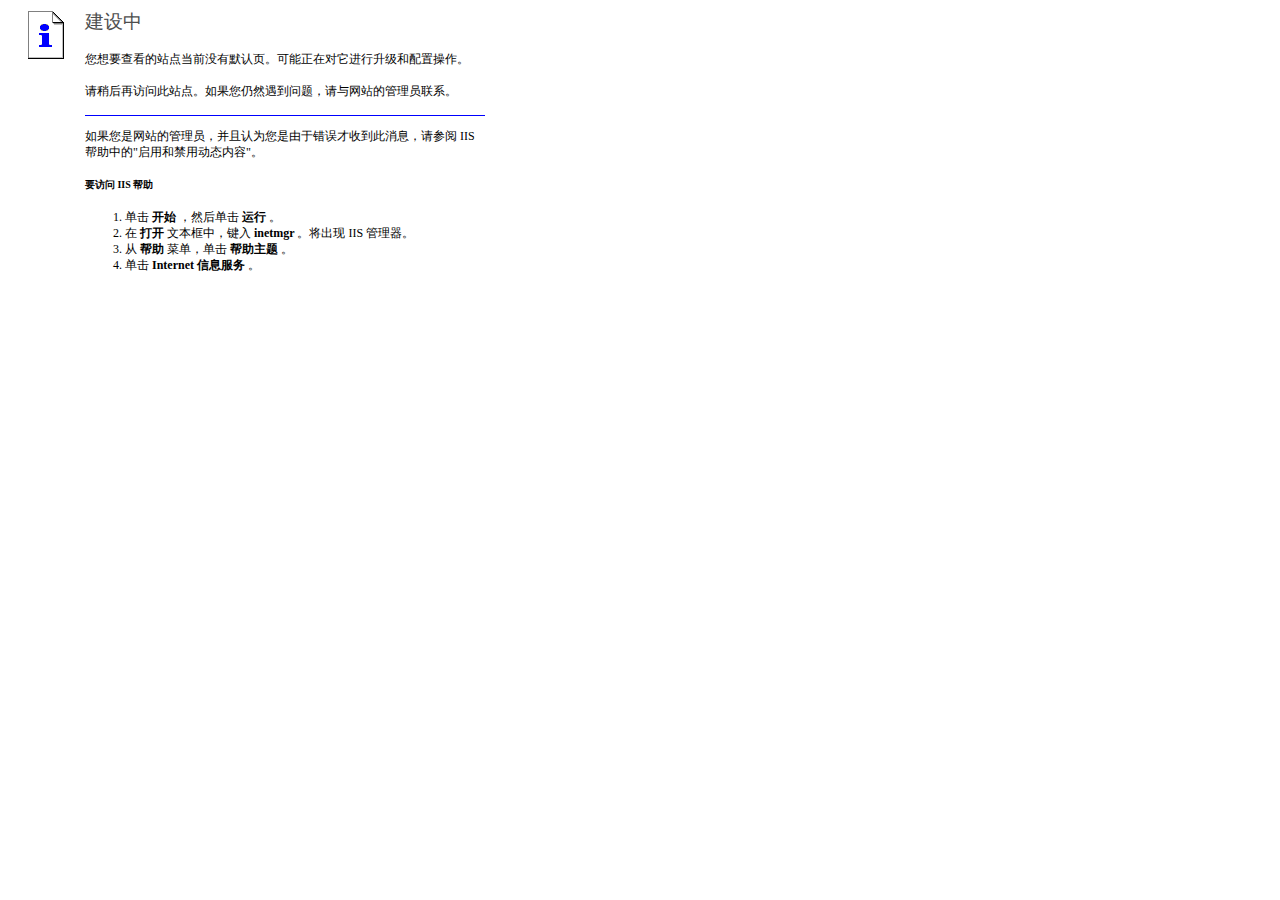
==== commit 8b86b565: "Change to UTF-8" ====
--- a/index.html
+++ b/index.html
@@ -2,7 +2,7 @@
 <html>
 
   <head>
-    <meta HTTP-EQUIV="Content-Type" Content="text/html; charset=gb2312">
+    <meta HTTP-EQUIV="Content-Type" Content="text/html; charset=UTF-8">
 
 
   <title ID=titletext>
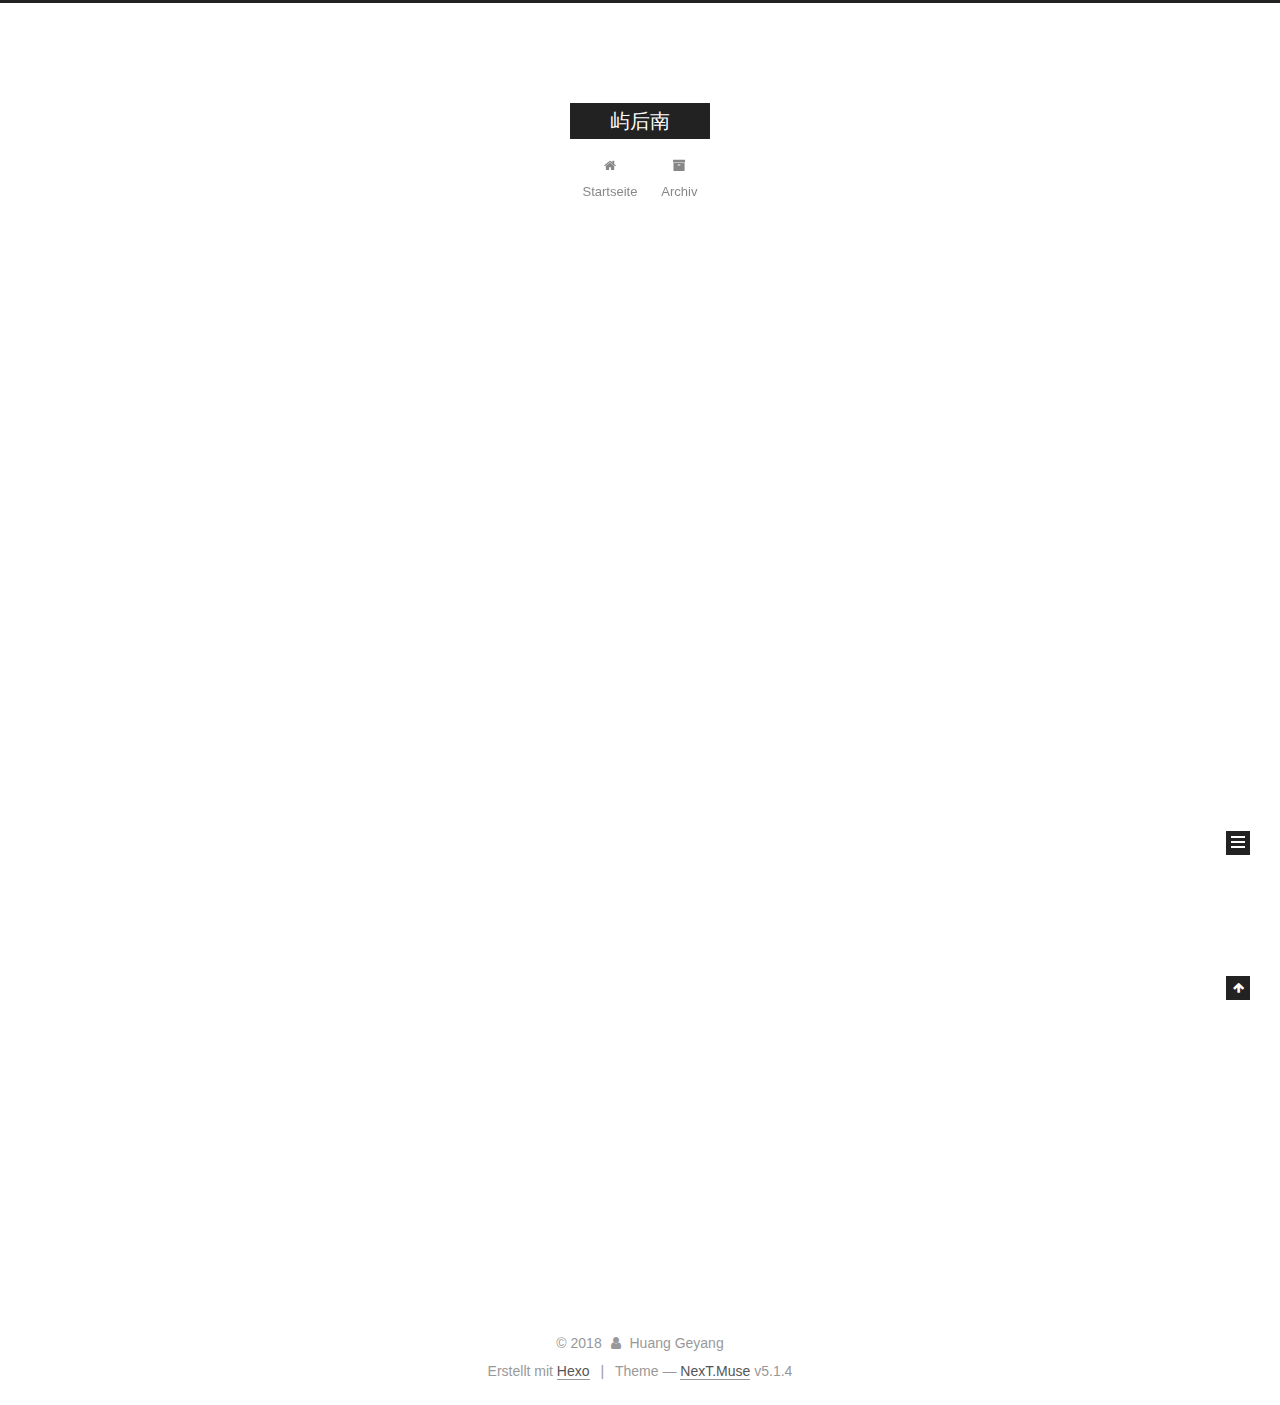
==== commit fd9ad576: "Site updated: 2018-03-05 21:09:06" ====
--- a/index.html
+++ b/index.html
@@ -1,87 +1,616 @@
-
-<html>
-
-  <head>
-    <meta HTTP-EQUIV="Content-Type" Content="text/html; charset=UTF-8">
-
-
-  <title ID=titletext>
-    建设中
-  </title>
-  </head>
-
-  <body bgcolor=white>
-    <table>
-      <tr>
-        <td ID=tableProps width=70 valign=top align=center>
-          <img ID=pagerrorImg src="pagerror.gif" width=36 height=48>
-          <td ID=tablePropsWidth width=400>
-
-            <h1 ID=errortype style="font:14pt/16pt 宋体, verdana; color:#4e4e4e">
-              <P ID=Comment1>
-                <!--Problem-->
-                <P ID="errorText">
-                  建设中
-              </h1>
-
-            <P ID=Comment2>
-              <!--Probable causes:
-<-->
-                              <P ID="errordesc">
-                                <font style="font:9pt/12pt 宋体; color:black">
-                                  您想要查看的站点当前没有默认页。可能正在对它进行升级和配置操作。
-                                  <P ID=term1>
-                                    请稍后再访问此站点。如果您仍然遇到问题，请与网站的管理员联系。
-
-                                    <hr size=1 color="blue">
-
-                                  <P ID=message1>
-                                    如果您是网站的管理员，并且认为您是由于错误才收到此消息，请参阅 IIS 帮助中的&quot;启用和禁用动态内容&quot;。
-
-                                    <h5 ID=head1>
-                                      要访问 IIS 帮助
-  </h5>
-  <ol>
-    <li ID=bullet1>
-      单击
-      <b>
-        开始
-      </b>
-      ，然后单击
-      <b>
-        运行
-      </b>
-      。
-      <li ID=bullet2>
-        在
-        <b>
-          打开
-        </b>
-        文本框中，键入
-        <b>
-          inetmgr
-        </b>
-        。将出现 IIS 管理器。
-        <li ID=bullet3>
-          从
-          <b>
-            帮助
-          </b>
-          菜单，单击
-          <b>
-            帮助主题
-          </b>
-          。
-          <li ID=bullet4>
-            单击
-            <b>
-              Internet 信息服务
-            </b>
-            。
-    </ol>
-  </td>
-                  </tr>
-      </table>
-
-  </body>
+<!DOCTYPE html>
+
+
+
+  
+
+
+<html class="theme-next muse use-motion" lang="En">
+<head>
+  <meta charset="UTF-8"/>
+<meta http-equiv="X-UA-Compatible" content="IE=edge" />
+<meta name="viewport" content="width=device-width, initial-scale=1, maximum-scale=1"/>
+<meta name="theme-color" content="#222">
+
+
+
+
+
+
+
+
+
+<meta http-equiv="Cache-Control" content="no-transform" />
+<meta http-equiv="Cache-Control" content="no-siteapp" />
+
+
+
+
+
+
+
+
+
+
+
+
+
+
+
+
+  
+  
+  <link href="/lib/fancybox/source/jquery.fancybox.css?v=2.1.5" rel="stylesheet" type="text/css" />
+
+
+
+
+
+
+
+<link href="/lib/font-awesome/css/font-awesome.min.css?v=4.6.2" rel="stylesheet" type="text/css" />
+
+<link href="/css/main.css?v=5.1.4" rel="stylesheet" type="text/css" />
+
+
+  <link rel="apple-touch-icon" sizes="180x180" href="/images/apple-touch-icon-next.png?v=5.1.4">
+
+
+  <link rel="icon" type="image/png" sizes="32x32" href="/images/favicon-32x32-next.png?v=5.1.4">
+
+
+  <link rel="icon" type="image/png" sizes="16x16" href="/images/favicon-16x16-next.png?v=5.1.4">
+
+
+  <link rel="mask-icon" href="/images/logo.svg?v=5.1.4" color="#222">
+
+
+
+
+
+  <meta name="keywords" content="Hexo, NexT" />
+
+
+
+
+
+
+
+
+
+
+<meta property="og:type" content="website">
+<meta property="og:title" content="屿后南">
+<meta property="og:url" content="http://hosuke.com/index.html">
+<meta property="og:site_name" content="屿后南">
+<meta property="og:locale" content="En">
+<meta name="twitter:card" content="summary">
+<meta name="twitter:title" content="屿后南">
+
+
+
+<script type="text/javascript" id="hexo.configurations">
+  var NexT = window.NexT || {};
+  var CONFIG = {
+    root: '/',
+    scheme: 'Muse',
+    version: '5.1.4',
+    sidebar: {"position":"left","display":"post","offset":12,"b2t":false,"scrollpercent":false,"onmobile":false},
+    fancybox: true,
+    tabs: true,
+    motion: {"enable":true,"async":false,"transition":{"post_block":"fadeIn","post_header":"slideDownIn","post_body":"slideDownIn","coll_header":"slideLeftIn","sidebar":"slideUpIn"}},
+    duoshuo: {
+      userId: '0',
+      author: 'Author'
+    },
+    algolia: {
+      applicationID: '',
+      apiKey: '',
+      indexName: '',
+      hits: {"per_page":10},
+      labels: {"input_placeholder":"Search for Posts","hits_empty":"We didn't find any results for the search: ${query}","hits_stats":"${hits} results found in ${time} ms"}
+    }
+  };
+</script>
+
+
+
+  <link rel="canonical" href="http://hosuke.com/"/>
+
+
+
+
+
+  <title>屿后南</title>
+  
+
+
+
+
+
+
+
+
+</head>
+
+<body itemscope itemtype="http://schema.org/WebPage" lang="En">
+
+  
+  
+    
+  
+
+  <div class="container sidebar-position-left 
+  page-home">
+    <div class="headband"></div>
+
+    <header id="header" class="header" itemscope itemtype="http://schema.org/WPHeader">
+      <div class="header-inner"><div class="site-brand-wrapper">
+  <div class="site-meta ">
+    
+
+    <div class="custom-logo-site-title">
+      <a href="/"  class="brand" rel="start">
+        <span class="logo-line-before"><i></i></span>
+        <span class="site-title">屿后南</span>
+        <span class="logo-line-after"><i></i></span>
+      </a>
+    </div>
+      
+        <p class="site-subtitle"></p>
+      
+  </div>
+
+  <div class="site-nav-toggle">
+    <button>
+      <span class="btn-bar"></span>
+      <span class="btn-bar"></span>
+      <span class="btn-bar"></span>
+    </button>
+  </div>
+</div>
+
+<nav class="site-nav">
+  
+
+  
+    <ul id="menu" class="menu">
+      
+        
+        <li class="menu-item menu-item-home">
+          <a href="/" rel="section">
+            
+              <i class="menu-item-icon fa fa-fw fa-home"></i> <br />
+            
+            Startseite
+          </a>
+        </li>
+      
+        
+        <li class="menu-item menu-item-archives">
+          <a href="/archives/" rel="section">
+            
+              <i class="menu-item-icon fa fa-fw fa-archive"></i> <br />
+            
+            Archiv
+          </a>
+        </li>
+      
+
+      
+    </ul>
+  
+
+  
+</nav>
+
+
+
+ </div>
+    </header>
+
+    <main id="main" class="main">
+      <div class="main-inner">
+        <div class="content-wrap">
+          <div id="content" class="content">
+            
+  <section id="posts" class="posts-expand">
+    
+      
+
+  
+
+  
+  
+  
+
+  <article class="post post-type-normal" itemscope itemtype="http://schema.org/Article">
+  
+  
+  
+  <div class="post-block">
+    <link itemprop="mainEntityOfPage" href="http://hosuke.com/2018/03/05/hello-world/">
+
+    <span hidden itemprop="author" itemscope itemtype="http://schema.org/Person">
+      <meta itemprop="name" content="Huang Geyang">
+      <meta itemprop="description" content="">
+      <meta itemprop="image" content="/images/avatar.gif">
+    </span>
+
+    <span hidden itemprop="publisher" itemscope itemtype="http://schema.org/Organization">
+      <meta itemprop="name" content="屿后南">
+    </span>
+
+    
+      <header class="post-header">
+
+        
+        
+          <h1 class="post-title" itemprop="name headline">
+                
+                <a class="post-title-link" href="/2018/03/05/hello-world/" itemprop="url">Hello World</a></h1>
+        
+
+        <div class="post-meta">
+          <span class="post-time">
+            
+              <span class="post-meta-item-icon">
+                <i class="fa fa-calendar-o"></i>
+              </span>
+              
+                <span class="post-meta-item-text">Veröffentlicht am</span>
+              
+              <time title="Post created" itemprop="dateCreated datePublished" datetime="2018-03-05T19:29:57+08:00">
+                2018-03-05
+              </time>
+            
+
+            
+
+            
+          </span>
+
+          
+
+          
+            
+          
+
+          
+          
+
+          
+
+          
+
+          
+
+        </div>
+      </header>
+    
+
+    
+    
+    
+    <div class="post-body" itemprop="articleBody">
+
+      
+      
+
+      
+        
+          
+            <p>Welcome to <a href="https://hexo.io/" target="_blank" rel="noopener">Hexo</a>! This is your very first post. Check <a href="https://hexo.io/docs/" target="_blank" rel="noopener">documentation</a> for more info. If you get any problems when using Hexo, you can find the answer in <a href="https://hexo.io/docs/troubleshooting.html" target="_blank" rel="noopener">troubleshooting</a> or you can ask me on <a href="https://github.com/hexojs/hexo/issues" target="_blank" rel="noopener">GitHub</a>.</p>
+<h2 id="Quick-Start"><a href="#Quick-Start" class="headerlink" title="Quick Start"></a>Quick Start</h2><h3 id="Create-a-new-post"><a href="#Create-a-new-post" class="headerlink" title="Create a new post"></a>Create a new post</h3><figure class="highlight bash"><table><tr><td class="gutter"><pre><span class="line">1</span><br></pre></td><td class="code"><pre><span class="line">$ hexo new <span class="string">"My New Post"</span></span><br></pre></td></tr></table></figure>
+<p>More info: <a href="https://hexo.io/docs/writing.html" target="_blank" rel="noopener">Writing</a></p>
+<h3 id="Run-server"><a href="#Run-server" class="headerlink" title="Run server"></a>Run server</h3><figure class="highlight bash"><table><tr><td class="gutter"><pre><span class="line">1</span><br></pre></td><td class="code"><pre><span class="line">$ hexo server</span><br></pre></td></tr></table></figure>
+<p>More info: <a href="https://hexo.io/docs/server.html" target="_blank" rel="noopener">Server</a></p>
+<h3 id="Generate-static-files"><a href="#Generate-static-files" class="headerlink" title="Generate static files"></a>Generate static files</h3><figure class="highlight bash"><table><tr><td class="gutter"><pre><span class="line">1</span><br></pre></td><td class="code"><pre><span class="line">$ hexo generate</span><br></pre></td></tr></table></figure>
+<p>More info: <a href="https://hexo.io/docs/generating.html" target="_blank" rel="noopener">Generating</a></p>
+<h3 id="Deploy-to-remote-sites"><a href="#Deploy-to-remote-sites" class="headerlink" title="Deploy to remote sites"></a>Deploy to remote sites</h3><figure class="highlight bash"><table><tr><td class="gutter"><pre><span class="line">1</span><br></pre></td><td class="code"><pre><span class="line">$ hexo deploy</span><br></pre></td></tr></table></figure>
+<p>More info: <a href="https://hexo.io/docs/deployment.html" target="_blank" rel="noopener">Deployment</a></p>
+
+          
+        
+      
+    </div>
+    
+    
+    
+
+    
+
+    
+
+    
+
+    <footer class="post-footer">
+      
+
+      
+
+      
+
+      
+      
+        <div class="post-eof"></div>
+      
+    </footer>
+  </div>
+  
+  
+  
+  </article>
+
+
+    
+  </section>
+
+  
+
+
+          </div>
+          
+
+
+          
+
+        </div>
+        
+          
+  
+  <div class="sidebar-toggle">
+    <div class="sidebar-toggle-line-wrap">
+      <span class="sidebar-toggle-line sidebar-toggle-line-first"></span>
+      <span class="sidebar-toggle-line sidebar-toggle-line-middle"></span>
+      <span class="sidebar-toggle-line sidebar-toggle-line-last"></span>
+    </div>
+  </div>
+
+  <aside id="sidebar" class="sidebar">
+    
+    <div class="sidebar-inner">
+
+      
+
+      
+
+      <section class="site-overview-wrap sidebar-panel sidebar-panel-active">
+        <div class="site-overview">
+          <div class="site-author motion-element" itemprop="author" itemscope itemtype="http://schema.org/Person">
+            
+              <p class="site-author-name" itemprop="name">Huang Geyang</p>
+              <p class="site-description motion-element" itemprop="description"></p>
+          </div>
+
+          <nav class="site-state motion-element">
+
+            
+              <div class="site-state-item site-state-posts">
+              
+                <a href="/archives/">
+              
+                  <span class="site-state-item-count">1</span>
+                  <span class="site-state-item-name">Artikel</span>
+                </a>
+              </div>
+            
+
+            
+
+            
+
+          </nav>
+
+          
+
+          
+
+          
+          
+
+          
+          
+
+          
+
+        </div>
+      </section>
+
+      
+
+      
+
+    </div>
+  </aside>
+
+
+        
+      </div>
+    </main>
+
+    <footer id="footer" class="footer">
+      <div class="footer-inner">
+        <div class="copyright">&copy; <span itemprop="copyrightYear">2018</span>
+  <span class="with-love">
+    <i class="fa fa-user"></i>
+  </span>
+  <span class="author" itemprop="copyrightHolder">Huang Geyang</span>
+
+  
+</div>
+
+
+  <div class="powered-by">Erstellt mit  <a class="theme-link" target="_blank" href="https://hexo.io">Hexo</a></div>
+
+
+
+  <span class="post-meta-divider">|</span>
+
+
+
+  <div class="theme-info">Theme &mdash; <a class="theme-link" target="_blank" href="https://github.com/iissnan/hexo-theme-next">NexT.Muse</a> v5.1.4</div>
+
+
+
+
+        
+
+
+
+
+
+
+
+        
+      </div>
+    </footer>
+
+    
+      <div class="back-to-top">
+        <i class="fa fa-arrow-up"></i>
+        
+      </div>
+    
+
+    
+
+  </div>
+
+  
+
+<script type="text/javascript">
+  if (Object.prototype.toString.call(window.Promise) !== '[object Function]') {
+    window.Promise = null;
+  }
+</script>
+
+
+
+
+
+
+
+
+
+  
+
+
+
+
+
+
+
+
+
+
+
+
+  
+  
+    <script type="text/javascript" src="/lib/jquery/index.js?v=2.1.3"></script>
+  
+
+  
+  
+    <script type="text/javascript" src="/lib/fastclick/lib/fastclick.min.js?v=1.0.6"></script>
+  
+
+  
+  
+    <script type="text/javascript" src="/lib/jquery_lazyload/jquery.lazyload.js?v=1.9.7"></script>
+  
+
+  
+  
+    <script type="text/javascript" src="/lib/velocity/velocity.min.js?v=1.2.1"></script>
+  
+
+  
+  
+    <script type="text/javascript" src="/lib/velocity/velocity.ui.min.js?v=1.2.1"></script>
+  
+
+  
+  
+    <script type="text/javascript" src="/lib/fancybox/source/jquery.fancybox.pack.js?v=2.1.5"></script>
+  
+
+
+  
+
+
+  <script type="text/javascript" src="/js/src/utils.js?v=5.1.4"></script>
+
+  <script type="text/javascript" src="/js/src/motion.js?v=5.1.4"></script>
+
+
+
+  
+  
+
+  
+
+  
+
+
+  <script type="text/javascript" src="/js/src/bootstrap.js?v=5.1.4"></script>
+
+
+
+  
+
+
+  
+
+
+
+
+	
+
+
+
+
+
+  
+
+
+
+
+
+  
+
+
+
+
+
+
+
+
+
+
+
+
+  
+
+
+
+
+
+  
+
+  
+
+  
+
+  
+  
+
+  
+
+  
+
+  
+
+</body>
 </html>
--- a/css/main.css
+++ b/css/main.css
@@ -0,0 +1,2662 @@
+/* normalize.css v3.0.2 | MIT License | git.io/normalize */
+html {
+  font-family: sans-serif; /* 1 */
+  -ms-text-size-adjust: 100%; /* 2 */
+  -webkit-text-size-adjust: 100%; /* 2 */
+}
+body {
+  margin: 0;
+}
+article,
+aside,
+details,
+figcaption,
+figure,
+footer,
+header,
+hgroup,
+main,
+menu,
+nav,
+section,
+summary {
+  display: block;
+}
+audio,
+canvas,
+progress,
+video {
+  display: inline-block; /* 1 */
+  vertical-align: baseline; /* 2 */
+}
+audio:not([controls]) {
+  display: none;
+  height: 0;
+}
+[hidden],
+template {
+  display: none;
+}
+a {
+  background-color: transparent;
+}
+a:active,
+a:hover {
+  outline: 0;
+}
+abbr[title] {
+  border-bottom: 1px dotted;
+}
+b,
+strong {
+  font-weight: bold;
+}
+dfn {
+  font-style: italic;
+}
+h1 {
+  font-size: 2em;
+  margin: 0.67em 0;
+}
+mark {
+  background: #ff0;
+  color: #000;
+}
+small {
+  font-size: 80%;
+}
+sub,
+sup {
+  font-size: 75%;
+  line-height: 0;
+  position: relative;
+  vertical-align: baseline;
+}
+sup {
+  top: -0.5em;
+}
+sub {
+  bottom: -0.25em;
+}
+img {
+  border: 0;
+}
+svg:not(:root) {
+  overflow: hidden;
+}
+figure {
+  margin: 1em 40px;
+}
+hr {
+  -moz-box-sizing: content-box;
+  box-sizing: content-box;
+  height: 0;
+}
+pre {
+  overflow: auto;
+}
+code,
+kbd,
+pre,
+samp {
+  font-family: monospace, monospace;
+  font-size: 1em;
+}
+button,
+input,
+optgroup,
+select,
+textarea {
+  color: inherit; /* 1 */
+  font: inherit; /* 2 */
+  margin: 0; /* 3 */
+}
+button {
+  overflow: visible;
+}
+button,
+select {
+  text-transform: none;
+}
+button,
+html input[type="button"],
+input[type="reset"],
+input[type="submit"] {
+  -webkit-appearance: button; /* 2 */
+  cursor: pointer; /* 3 */
+}
+button[disabled],
+html input[disabled] {
+  cursor: default;
+}
+button::-moz-focus-inner,
+input::-moz-focus-inner {
+  border: 0;
+  padding: 0;
+}
+input {
+  line-height: normal;
+}
+input[type="checkbox"],
+input[type="radio"] {
+  box-sizing: border-box; /* 1 */
+  padding: 0; /* 2 */
+}
+input[type="number"]::-webkit-inner-spin-button,
+input[type="number"]::-webkit-outer-spin-button {
+  height: auto;
+}
+input[type="search"] {
+  -webkit-appearance: textfield; /* 1 */
+  -moz-box-sizing: content-box;
+  -webkit-box-sizing: content-box; /* 2 */
+  box-sizing: content-box;
+}
+input[type="search"]::-webkit-search-cancel-button,
+input[type="search"]::-webkit-search-decoration {
+  -webkit-appearance: none;
+}
+fieldset {
+  border: 1px solid #c0c0c0;
+  margin: 0 2px;
+  padding: 0.35em 0.625em 0.75em;
+}
+legend {
+  border: 0; /* 1 */
+  padding: 0; /* 2 */
+}
+textarea {
+  overflow: auto;
+}
+optgroup {
+  font-weight: bold;
+}
+table {
+  border-collapse: collapse;
+  border-spacing: 0;
+}
+td,
+th {
+  padding: 0;
+}
+::selection {
+  background: #262a30;
+  color: #fff;
+}
+body {
+  position: relative;
+  font-family: 'Lato', "PingFang SC", "Microsoft YaHei", sans-serif;
+  font-size: 14px;
+  line-height: 2;
+  color: #555;
+  background: #fff;
+}
+@media (max-width: 767px) {
+  body {
+    padding-right: 0 !important;
+  }
+}
+@media (min-width: 768px) and (max-width: 991px) {
+  body {
+    padding-right: 0 !important;
+  }
+}
+@media (min-width: 1600px) {
+  body {
+    font-size: 16px;
+  }
+}
+h1,
+h2,
+h3,
+h4,
+h5,
+h6 {
+  margin: 0;
+  padding: 0;
+  font-weight: bold;
+  line-height: 1.5;
+  font-family: 'Lato', "PingFang SC", "Microsoft YaHei", sans-serif;
+}
+h2,
+h3,
+h4,
+h5,
+h6 {
+  margin: 20px 0 15px;
+}
+h1 {
+  font-size: 22px;
+}
+@media (max-width: 767px) {
+  h1 {
+    font-size: 18px;
+  }
+}
+h2 {
+  font-size: 20px;
+}
+@media (max-width: 767px) {
+  h2 {
+    font-size: 16px;
+  }
+}
+h3 {
+  font-size: 18px;
+}
+@media (max-width: 767px) {
+  h3 {
+    font-size: 14px;
+  }
+}
+h4 {
+  font-size: 16px;
+}
+@media (max-width: 767px) {
+  h4 {
+    font-size: 12px;
+  }
+}
+h5 {
+  font-size: 14px;
+}
+@media (max-width: 767px) {
+  h5 {
+    font-size: 10px;
+  }
+}
+h6 {
+  font-size: 12px;
+}
+@media (max-width: 767px) {
+  h6 {
+    font-size: 8px;
+  }
+}
+p {
+  margin: 0 0 20px 0;
+}
+a {
+  color: #555;
+  text-decoration: none;
+  outline: none;
+  border-bottom: 1px solid #999;
+  word-wrap: break-word;
+}
+a:hover {
+  color: #222;
+  border-bottom-color: #222;
+}
+blockquote {
+  margin: 0;
+  padding: 0;
+}
+img {
+  display: block;
+  margin: auto;
+  max-width: 100%;
+  height: auto;
+}
+hr {
+  margin: 40px 0;
+  height: 3px;
+  border: none;
+  background-color: #ddd;
+  background-image: repeating-linear-gradient(-45deg, #fff, #fff 4px, transparent 4px, transparent 8px);
+}
+blockquote {
+  padding: 0 15px;
+  color: #666;
+  border-left: 4px solid #ddd;
+}
+blockquote cite::before {
+  content: "-";
+  padding: 0 5px;
+}
+dt {
+  font-weight: 700;
+}
+dd {
+  margin: 0;
+  padding: 0;
+}
+kbd {
+  border: 1px solid #ccc;
+  border-radius: 0.2em;
+  box-shadow: 0.1em 0.1em 0.2em rgba(0,0,0,0.1);
+  background-color: #f9f9f9;
+  font-family: inherit;
+  background-image: -webkit-linear-gradient(top, #eee, #fff, #eee);
+  padding: 0.1em 0.3em;
+  white-space: nowrap;
+}
+.text-left {
+  text-align: left;
+}
+.text-center {
+  text-align: center;
+}
+.text-right {
+  text-align: right;
+}
+.text-justify {
+  text-align: justify;
+}
+.text-nowrap {
+  white-space: nowrap;
+}
+.text-lowercase {
+  text-transform: lowercase;
+}
+.text-uppercase {
+  text-transform: uppercase;
+}
+.text-capitalize {
+  text-transform: capitalize;
+}
+.center-block {
+  display: block;
+  margin-left: auto;
+  margin-right: auto;
+}
+.clearfix:before,
+.clearfix:after {
+  content: " ";
+  display: table;
+}
+.clearfix:after {
+  clear: both;
+}
+.pullquote {
+  width: 45%;
+}
+.pullquote.left {
+  float: left;
+  margin-left: 5px;
+  margin-right: 10px;
+}
+.pullquote.right {
+  float: right;
+  margin-left: 10px;
+  margin-right: 5px;
+}
+.affix.affix.affix {
+  position: fixed;
+}
+.translation {
+  margin-top: -20px;
+  font-size: 14px;
+  color: #999;
+}
+.scrollbar-measure {
+  width: 100px;
+  height: 100px;
+  overflow: scroll;
+  position: absolute;
+  top: -9999px;
+}
+.use-motion .motion-element {
+  opacity: 0;
+}
+table {
+  margin: 20px 0;
+  width: 100%;
+  border-collapse: collapse;
+  border-spacing: 0;
+  border: 1px solid #ddd;
+  font-size: 14px;
+  table-layout: fixed;
+  word-wrap: break-all;
+}
+table>tbody>tr:nth-of-type(odd) {
+  background-color: #f9f9f9;
+}
+table>tbody>tr:hover {
+  background-color: #f5f5f5;
+}
+caption,
+th,
+td {
+  padding: 8px;
+  text-align: left;
+  vertical-align: middle;
+  font-weight: normal;
+}
+th,
+td {
+  border-bottom: 3px solid #ddd;
+  border-right: 1px solid #eee;
+}
+th {
+  padding-bottom: 10px;
+  font-weight: 700;
+}
+td {
+  border-bottom-width: 1px;
+}
+html,
+body {
+  height: 100%;
+}
+.container {
+  position: relative;
+  min-height: 100%;
+}
+.header-inner {
+  margin: 0 auto;
+  padding: 100px 0 70px;
+  width: 700px;
+}
+@media (min-width: 1600px) {
+  .container .header-inner {
+    width: 900px;
+  }
+}
+.main {
+  padding-bottom: 150px;
+}
+.main-inner {
+  margin: 0 auto;
+  width: 700px;
+}
+@media (min-width: 1600px) {
+  .container .main-inner {
+    width: 900px;
+  }
+}
+.footer {
+  position: absolute;
+  left: 0;
+  bottom: 0;
+  width: 100%;
+  min-height: 50px;
+}
+.footer-inner {
+  box-sizing: border-box;
+  margin: 20px auto;
+  width: 700px;
+}
+@media (min-width: 1600px) {
+  .container .footer-inner {
+    width: 900px;
+  }
+}
+pre,
+.highlight {
+  overflow: auto;
+  margin: 20px 0;
+  padding: 0;
+  font-size: 13px;
+  color: #4d4d4c;
+  background: #f7f7f7;
+  line-height: 1.6;
+}
+pre,
+code {
+  font-family: consolas, Menlo, "PingFang SC", "Microsoft YaHei", monospace;
+}
+code {
+  padding: 2px 4px;
+  word-wrap: break-word;
+  color: #555;
+  background: #eee;
+  border-radius: 3px;
+  font-size: 13px;
+}
+pre {
+  padding: 10px;
+}
+pre code {
+  padding: 0;
+  color: #4d4d4c;
+  background: none;
+  text-shadow: none;
+}
+.highlight {
+  border-radius: 1px;
+}
+.highlight pre {
+  border: none;
+  margin: 0;
+  padding: 10px 0;
+}
+.highlight table {
+  margin: 0;
+  width: auto;
+  border: none;
+}
+.highlight td {
+  border: none;
+  padding: 0;
+}
+.highlight figcaption {
+  font-size: 1em;
+  color: #4d4d4c;
+  line-height: 1em;
+  margin-bottom: 1em;
+}
+.highlight figcaption:before,
+.highlight figcaption:after {
+  content: " ";
+  display: table;
+}
+.highlight figcaption:after {
+  clear: both;
+}
+.highlight figcaption a {
+  float: right;
+  color: #4d4d4c;
+}
+.highlight figcaption a:hover {
+  border-bottom-color: #4d4d4c;
+}
+.highlight .gutter pre {
+  padding-left: 10px;
+  padding-right: 10px;
+  color: #869194;
+  text-align: right;
+  background-color: #eff2f3;
+}
+.highlight .code pre {
+  width: 100%;
+  padding-left: 10px;
+  padding-right: 10px;
+  background-color: #f7f7f7;
+}
+.highlight .line {
+  height: 20px;
+}
+.gutter {
+  -webkit-user-select: none;
+  -moz-user-select: none;
+  -ms-user-select: none;
+  user-select: none;
+}
+.gist table {
+  width: auto;
+}
+.gist table td {
+  border: none;
+}
+pre .deletion {
+  background: #fdd;
+}
+pre .addition {
+  background: #dfd;
+}
+pre .meta {
+  color: #8959a8;
+}
+pre .comment {
+  color: #8e908c;
+}
+pre .variable,
+pre .attribute,
+pre .tag,
+pre .regexp,
+pre .ruby .constant,
+pre .xml .tag .title,
+pre .xml .pi,
+pre .xml .doctype,
+pre .html .doctype,
+pre .css .id,
+pre .css .class,
+pre .css .pseudo {
+  color: #c82829;
+}
+pre .number,
+pre .preprocessor,
+pre .built_in,
+pre .literal,
+pre .params,
+pre .constant,
+pre .command {
+  color: #f5871f;
+}
+pre .ruby .class .title,
+pre .css .rules .attribute,
+pre .string,
+pre .value,
+pre .inheritance,
+pre .header,
+pre .ruby .symbol,
+pre .xml .cdata,
+pre .special,
+pre .number,
+pre .formula {
+  color: #718c00;
+}
+pre .title,
+pre .css .hexcolor {
+  color: #3e999f;
+}
+pre .function,
+pre .python .decorator,
+pre .python .title,
+pre .ruby .function .title,
+pre .ruby .title .keyword,
+pre .perl .sub,
+pre .javascript .title,
+pre .coffeescript .title {
+  color: #4271ae;
+}
+pre .keyword,
+pre .javascript .function {
+  color: #8959a8;
+}
+.full-image.full-image.full-image.full-image {
+  border: none;
+  max-width: 100%;
+  width: auto;
+  margin: 20px auto 25px;
+}
+@media (min-width: 992px) {
+  .full-image.full-image.full-image.full-image {
+    max-width: none;
+    width: 110%;
+    margin: 25px -5%;
+  }
+}
+.blockquote-center,
+.page-home .post-type-quote blockquote,
+.page-post-detail .post-type-quote blockquote {
+  position: relative;
+  margin: 40px 0;
+  padding: 0;
+  border-left: none;
+  text-align: center;
+}
+.blockquote-center::before,
+.page-home .post-type-quote blockquote::before,
+.page-post-detail .post-type-quote blockquote::before,
+.blockquote-center::after,
+.page-home .post-type-quote blockquote::after,
+.page-post-detail .post-type-quote blockquote::after {
+  position: absolute;
+  content: ' ';
+  display: block;
+  width: 100%;
+  height: 24px;
+  opacity: 0.2;
+  background-repeat: no-repeat;
+  background-position: 0 -6px;
+  background-size: 22px 22px;
+}
+.blockquote-center::before,
+.page-home .post-type-quote blockquote::before,
+.page-post-detail .post-type-quote blockquote::before {
+  top: -20px;
+  background-image: url("../images/quote-l.svg");
+  border-top: 1px solid #ccc;
+}
+.blockquote-center::after,
+.page-home .post-type-quote blockquote::after,
+.page-post-detail .post-type-quote blockquote::after {
+  bottom: -20px;
+  background-image: url("../images/quote-r.svg");
+  border-bottom: 1px solid #ccc;
+  background-position: 100% 8px;
+}
+.blockquote-center p,
+.page-home .post-type-quote blockquote p,
+.page-post-detail .post-type-quote blockquote p,
+.blockquote-center div,
+.page-home .post-type-quote blockquote div,
+.page-post-detail .post-type-quote blockquote div {
+  text-align: center;
+}
+.post .post-body .group-picture img {
+  box-sizing: border-box;
+  padding: 0 3px;
+  border: none;
+}
+.post .group-picture-row {
+  overflow: hidden;
+  margin-top: 6px;
+}
+.post .group-picture-row:first-child {
+  margin-top: 0;
+}
+.post .group-picture-column {
+  float: left;
+}
+.page-post-detail .post-body .group-picture-column {
+  float: none;
+  margin-top: 10px;
+  width: auto !important;
+}
+.page-post-detail .post-body .group-picture-column img {
+  margin: 0 auto;
+}
+.page-archive .group-picture-container {
+  overflow: hidden;
+}
+.page-archive .group-picture-row {
+  float: left;
+}
+.page-archive .group-picture-row:first-child {
+  margin-top: 6px;
+}
+.page-archive .group-picture-column {
+  max-width: 150px;
+  max-height: 150px;
+}
+.post-body .note {
+  position: relative;
+  padding: 15px;
+  margin-bottom: 20px;
+  border: 1px solid #eee;
+  border-left-width: 5px;
+  border-radius: 3px;
+}
+.post-body .note h2,
+.post-body .note h3,
+.post-body .note h4,
+.post-body .note h5,
+.post-body .note h6 {
+  margin-top: 0;
+  margin-bottom: 0;
+  border-bottom: initial;
+  padding-top: 0 !important;
+}
+.post-body .note p:first-child,
+.post-body .note ul:first-child,
+.post-body .note ol:first-child,
+.post-body .note table:first-child,
+.post-body .note pre:first-child,
+.post-body .note blockquote:first-child {
+  margin-top: 0;
+}
+.post-body .note p:last-child,
+.post-body .note ul:last-child,
+.post-body .note ol:last-child,
+.post-body .note table:last-child,
+.post-body .note pre:last-child,
+.post-body .note blockquote:last-child {
+  margin-bottom: 0;
+}
+.post-body .note.default {
+  border-left-color: #777;
+}
+.post-body .note.default h2,
+.post-body .note.default h3,
+.post-body .note.default h4,
+.post-body .note.default h5,
+.post-body .note.default h6 {
+  color: #777;
+}
+.post-body .note.primary {
+  border-left-color: #6f42c1;
+}
+.post-body .note.primary h2,
+.post-body .note.primary h3,
+.post-body .note.primary h4,
+.post-body .note.primary h5,
+.post-body .note.primary h6 {
+  color: #6f42c1;
+}
+.post-body .note.info {
+  border-left-color: #428bca;
+}
+.post-body .note.info h2,
+.post-body .note.info h3,
+.post-body .note.info h4,
+.post-body .note.info h5,
+.post-body .note.info h6 {
+  color: #428bca;
+}
+.post-body .note.success {
+  border-left-color: #5cb85c;
+}
+.post-body .note.success h2,
+.post-body .note.success h3,
+.post-body .note.success h4,
+.post-body .note.success h5,
+.post-body .note.success h6 {
+  color: #5cb85c;
+}
+.post-body .note.warning {
+  border-left-color: #f0ad4e;
+}
+.post-body .note.warning h2,
+.post-body .note.warning h3,
+.post-body .note.warning h4,
+.post-body .note.warning h5,
+.post-body .note.warning h6 {
+  color: #f0ad4e;
+}
+.post-body .note.danger {
+  border-left-color: #d9534f;
+}
+.post-body .note.danger h2,
+.post-body .note.danger h3,
+.post-body .note.danger h4,
+.post-body .note.danger h5,
+.post-body .note.danger h6 {
+  color: #d9534f;
+}
+.post-body .label {
+  display: inline;
+  padding: 0 2px;
+  white-space: nowrap;
+}
+.post-body .label.default {
+  background-color: #f0f0f0;
+}
+.post-body .label.primary {
+  background-color: #efe6f7;
+}
+.post-body .label.info {
+  background-color: #e5f2f8;
+}
+.post-body .label.success {
+  background-color: #e7f4e9;
+}
+.post-body .label.warning {
+  background-color: #fcf6e1;
+}
+.post-body .label.danger {
+  background-color: #fae8eb;
+}
+.post-body .tabs {
+  position: relative;
+  display: block;
+  margin-bottom: 20px;
+  padding-top: 10px;
+}
+.post-body .tabs ul.nav-tabs {
+  margin: 0;
+  padding: 0;
+  display: flex;
+  margin-bottom: -1px;
+}
+@media (max-width: 413px) {
+  .post-body .tabs ul.nav-tabs {
+    display: block;
+    margin-bottom: 5px;
+  }
+}
+.post-body .tabs ul.nav-tabs li.tab {
+  list-style-type: none !important;
+  margin: 0 0.25em 0 0;
+  border-top: 3px solid transparent;
+  border-left: 1px solid transparent;
+  border-right: 1px solid transparent;
+}
+@media (max-width: 413px) {
+  .post-body .tabs ul.nav-tabs li.tab {
+    margin: initial;
+    border-top: 1px solid transparent;
+    border-left: 3px solid transparent;
+    border-right: 1px solid transparent;
+    border-bottom: 1px solid transparent;
+  }
+}
+.post-body .tabs ul.nav-tabs li.tab a {
+  outline: 0;
+  border-bottom: initial;
+  display: block;
+  line-height: 1.8em;
+  padding: 0.25em 0.75em;
+  transition-duration: 0.2s;
+  transition-timing-function: ease-out;
+  transition-delay: 0s;
+}
+.post-body .tabs ul.nav-tabs li.tab a i {
+  width: 1.285714285714286em;
+}
+.post-body .tabs ul.nav-tabs li.tab.active {
+  border-top: 3px solid #fc6423;
+  border-left: 1px solid #ddd;
+  border-right: 1px solid #ddd;
+  background-color: #fff;
+}
+@media (max-width: 413px) {
+  .post-body .tabs ul.nav-tabs li.tab.active {
+    border-top: 1px solid #ddd;
+    border-left: 3px solid #fc6423;
+    border-right: 1px solid #ddd;
+    border-bottom: 1px solid #ddd;
+  }
+}
+.post-body .tabs ul.nav-tabs li.tab.active a {
+  cursor: default;
+  color: #555;
+}
+.post-body .tabs .tab-content {
+  background-color: #fff;
+}
+.post-body .tabs .tab-content .tab-pane {
+  border: 1px solid #ddd;
+  padding: 20px 20px 0 20px;
+}
+.post-body .tabs .tab-content .tab-pane:not(.active) {
+  display: none !important;
+}
+.post-body .tabs .tab-content .tab-pane.active {
+  display: block !important;
+}
+.btn {
+  display: inline-block;
+  padding: 0 20px;
+  font-size: 14px;
+  color: #fff;
+  background: #222;
+  border: 2px solid #222;
+  text-decoration: none;
+  border-radius: 0;
+  transition-property: background-color;
+  transition-duration: 0.2s;
+  transition-timing-function: ease-in-out;
+  transition-delay: 0s;
+  line-height: 2;
+}
+.btn:hover {
+  border-color: #222;
+  color: #222;
+  background: #fff;
+}
+.btn +.btn {
+  margin: 0 0 8px 8px;
+}
+.btn .fa-fw {
+  width: 1.285714285714286em;
+  text-align: left;
+}
+.btn-bar {
+  display: block;
+  width: 22px;
+  height: 2px;
+  background: #555;
+  border-radius: 1px;
+}
+.btn-bar+.btn-bar {
+  margin-top: 4px;
+}
+.pagination {
+  margin: 120px 0 40px;
+  text-align: center;
+  border-top: 1px solid #eee;
+}
+.page-number-basic,
+.pagination .prev,
+.pagination .next,
+.pagination .page-number,
+.pagination .space {
+  display: inline-block;
+  position: relative;
+  top: -1px;
+  margin: 0 10px;
+  padding: 0 11px;
+}
+@media (max-width: 767px) {
+  .page-number-basic,
+  .pagination .prev,
+  .pagination .next,
+  .pagination .page-number,
+  .pagination .space {
+    margin: 0 5px;
+  }
+}
+.pagination .prev,
+.pagination .next,
+.pagination .page-number {
+  border-bottom: 0;
+  border-top: 1px solid #eee;
+  transition-property: border-color;
+  transition-duration: 0.2s;
+  transition-timing-function: ease-in-out;
+  transition-delay: 0s;
+}
+.pagination .prev:hover,
+.pagination .next:hover,
+.pagination .page-number:hover {
+  border-top-color: #222;
+}
+.pagination .space {
+  padding: 0;
+  margin: 0;
+}
+.pagination .prev {
+  margin-left: 0;
+}
+.pagination .next {
+  margin-right: 0;
+}
+.pagination .page-number.current {
+  color: #fff;
+  background: #ccc;
+  border-top-color: #ccc;
+}
+@media (max-width: 767px) {
+  .pagination {
+    border-top: none;
+  }
+  .pagination .prev,
+  .pagination .next,
+  .pagination .page-number {
+    margin-bottom: 10px;
+    border-top: 0;
+    border-bottom: 1px solid #eee;
+    padding: 0 10px;
+  }
+  .pagination .prev:hover,
+  .pagination .next:hover,
+  .pagination .page-number:hover {
+    border-bottom-color: #222;
+  }
+}
+.comments {
+  margin: 60px 20px 0;
+}
+.tag-cloud {
+  text-align: center;
+}
+.tag-cloud a {
+  display: inline-block;
+  margin: 10px;
+}
+.back-to-top {
+  box-sizing: border-box;
+  position: fixed;
+  bottom: -100px;
+  right: 30px;
+  z-index: 1050;
+  padding: 0 6px;
+  width: 24px;
+  background: #222;
+  font-size: 12px;
+  opacity: 1;
+  color: #fff;
+  cursor: pointer;
+  text-align: center;
+  -webkit-transform: translateZ(0);
+  transition-property: bottom;
+  transition-duration: 0.2s;
+  transition-timing-function: ease-in-out;
+  transition-delay: 0s;
+}
+@media (min-width: 768px) and (max-width: 991px) {
+  .back-to-top {
+    display: none !important;
+  }
+}
+@media (max-width: 767px) {
+  .back-to-top {
+    display: none !important;
+  }
+}
+.back-to-top.back-to-top-on {
+  bottom: 19px;
+}
+.header {
+  background: transparent;
+}
+.header-inner {
+  position: relative;
+}
+.headband {
+  height: 3px;
+  background: #222;
+}
+.site-meta {
+  margin: 0;
+  text-align: center;
+}
+@media (max-width: 767px) {
+  .site-meta {
+    text-align: center;
+  }
+}
+.brand {
+  position: relative;
+  display: inline-block;
+  padding: 0 40px;
+  color: #fff;
+  background: #222;
+  border-bottom: none;
+}
+.brand:hover {
+  color: #fff;
+}
+.logo {
+  display: inline-block;
+  margin-right: 5px;
+  line-height: 36px;
+  vertical-align: top;
+}
+.site-title {
+  display: inline-block;
+  vertical-align: top;
+  line-height: 36px;
+  font-size: 20px;
+  font-weight: normal;
+  font-family: 'Lato', "PingFang SC", "Microsoft YaHei", sans-serif;
+}
+.site-subtitle {
+  margin-top: 10px;
+  font-size: 13px;
+  color: #999;
+}
+.use-motion .brand {
+  opacity: 0;
+}
+.use-motion .logo,
+.use-motion .site-title,
+.use-motion .site-subtitle {
+  opacity: 0;
+  position: relative;
+  top: -10px;
+}
+.site-nav-toggle {
+  display: none;
+  position: absolute;
+  top: 10px;
+  left: 10px;
+}
+@media (max-width: 767px) {
+  .site-nav-toggle {
+    display: block;
+  }
+}
+.site-nav-toggle button {
+  margin-top: 2px;
+  padding: 9px 10px;
+  background: transparent;
+  border: none;
+}
+@media (max-width: 767px) {
+  .site-nav {
+    display: none;
+    margin: 0 -10px;
+    padding: 0 10px;
+    clear: both;
+    border-top: 1px solid #ddd;
+  }
+}
+@media (min-width: 768px) and (max-width: 991px) {
+  .site-nav {
+    display: block !important;
+  }
+}
+@media (min-width: 992px) {
+  .site-nav {
+    display: block !important;
+  }
+}
+.menu {
+  margin-top: 20px;
+  padding-left: 0;
+  text-align: center;
+}
+.menu .menu-item {
+  display: inline-block;
+  margin: 0 10px;
+  list-style: none;
+}
+@media screen and (max-width: 767px) {
+  .menu .menu-item {
+    margin-top: 10px;
+  }
+}
+.menu .menu-item a {
+  display: block;
+  font-size: 13px;
+  line-height: inherit;
+  border-bottom: 1px solid transparent;
+  transition-property: border-color;
+  transition-duration: 0.2s;
+  transition-timing-function: ease-in-out;
+  transition-delay: 0s;
+}
+.menu .menu-item a:hover {
+  border-bottom-color: #222;
+}
+.menu .menu-item .fa {
+  margin-right: 5px;
+}
+.use-motion .menu-item {
+  opacity: 0;
+}
+.post-body {
+  font-family: 'Lato', "PingFang SC", "Microsoft YaHei", sans-serif;
+}
+@media (max-width: 767px) {
+  .post-body {
+    word-break: break-word;
+  }
+}
+.post-body .fancybox img {
+  display: block !important;
+  margin: 0 auto;
+  cursor: pointer;
+  cursor: zoom-in;
+  cursor: -webkit-zoom-in;
+}
+.post-body .image-caption,
+.post-body .figure .caption {
+  margin: -20px auto 15px;
+  text-align: center;
+  font-size: 14px;
+  color: #999;
+  font-weight: bold;
+  line-height: 1;
+}
+.post-sticky-flag {
+  display: inline-block;
+  font-size: 16px;
+  -ms-transform: rotate(30deg);
+  -webkit-transform: rotate(30deg);
+  -moz-transform: rotate(30deg);
+  -ms-transform: rotate(30deg);
+  -o-transform: rotate(30deg);
+  transform: rotate(30deg);
+}
+.use-motion .post-block,
+.use-motion .pagination,
+.use-motion .comments {
+  opacity: 0;
+}
+.use-motion .post-header {
+  opacity: 0;
+}
+.use-motion .post-body {
+  opacity: 0;
+}
+.use-motion .collection-title {
+  opacity: 0;
+}
+.posts-expand {
+  padding-top: 40px;
+}
+@media (max-width: 767px) {
+  .posts-expand {
+    margin: 0 20px;
+  }
+  .post-body pre .gutter pre {
+    padding-right: 10px;
+  }
+  .post-body .highlight {
+    margin-left: 0px;
+    margin-right: 0px;
+    padding: 0;
+  }
+  .post-body .highlight .gutter pre {
+    padding-right: 10px;
+  }
+}
+@media (min-width: 992px) {
+  .posts-expand .post-body {
+    text-align: justify;
+  }
+}
+.posts-expand .post-body h2,
+.posts-expand .post-body h3,
+.posts-expand .post-body h4,
+.posts-expand .post-body h5,
+.posts-expand .post-body h6 {
+  padding-top: 10px;
+}
+.posts-expand .post-body h2 .header-anchor,
+.posts-expand .post-body h3 .header-anchor,
+.posts-expand .post-body h4 .header-anchor,
+.posts-expand .post-body h5 .header-anchor,
+.posts-expand .post-body h6 .header-anchor {
+  float: right;
+  margin-left: 10px;
+  color: #ccc;
+  border-bottom-style: none;
+  visibility: hidden;
+}
+.posts-expand .post-body h2 .header-anchor:hover,
+.posts-expand .post-body h3 .header-anchor:hover,
+.posts-expand .post-body h4 .header-anchor:hover,
+.posts-expand .post-body h5 .header-anchor:hover,
+.posts-expand .post-body h6 .header-anchor:hover {
+  color: inherit;
+}
+.posts-expand .post-body h2:hover .header-anchor,
+.posts-expand .post-body h3:hover .header-anchor,
+.posts-expand .post-body h4:hover .header-anchor,
+.posts-expand .post-body h5:hover .header-anchor,
+.posts-expand .post-body h6:hover .header-anchor {
+  visibility: visible;
+}
+.posts-expand .post-body ul li {
+  list-style: circle;
+}
+.posts-expand .post-body img {
+  box-sizing: border-box;
+  margin: auto;
+  padding: 3px;
+  border: 1px solid #ddd;
+}
+.posts-expand .post-body .fancybox img {
+  margin: 0 auto 25px;
+}
+@media (max-width: 767px) {
+  .posts-collapse {
+    margin: 0 20px;
+  }
+  .posts-collapse .post-title,
+  .posts-collapse .post-meta {
+    display: block;
+    width: auto;
+    text-align: left;
+  }
+}
+.posts-collapse {
+  position: relative;
+  z-index: 1010;
+  margin-left: 55px;
+}
+.posts-collapse::after {
+  content: " ";
+  position: absolute;
+  top: 20px;
+  left: 0;
+  margin-left: -2px;
+  width: 4px;
+  height: 100%;
+  background: #f5f5f5;
+  z-index: -1;
+}
+@media (max-width: 767px) {
+  .posts-collapse {
+    margin: 0 20px;
+  }
+}
+.posts-collapse .collection-title {
+  position: relative;
+  margin: 60px 0;
+}
+.posts-collapse .collection-title h1,
+.posts-collapse .collection-title h2 {
+  margin-left: 20px;
+}
+.posts-collapse .collection-title small {
+  color: #bbb;
+  margin-left: 5px;
+}
+.posts-collapse .collection-title::before {
+  content: " ";
+  position: absolute;
+  left: 0;
+  top: 50%;
+  margin-left: -4px;
+  margin-top: -4px;
+  width: 8px;
+  height: 8px;
+  background: #bbb;
+  border-radius: 50%;
+}
+.posts-collapse .post {
+  margin: 30px 0;
+}
+.posts-collapse .post-header {
+  position: relative;
+  transition-duration: 0.2s;
+  transition-timing-function: ease-in-out;
+  transition-delay: 0s;
+  transition-property: border;
+  border-bottom: 1px dashed #ccc;
+}
+.posts-collapse .post-header::before {
+  content: " ";
+  position: absolute;
+  left: 0;
+  top: 12px;
+  width: 6px;
+  height: 6px;
+  margin-left: -4px;
+  background: #bbb;
+  border-radius: 50%;
+  border: 1px solid #fff;
+  transition-duration: 0.2s;
+  transition-timing-function: ease-in-out;
+  transition-delay: 0s;
+  transition-property: background;
+}
+.posts-collapse .post-header:hover {
+  border-bottom-color: #666;
+}
+.posts-collapse .post-header:hover::before {
+  background: #222;
+}
+.posts-collapse .post-meta {
+  position: absolute;
+  font-size: 12px;
+  left: 20px;
+  top: 5px;
+}
+.posts-collapse .post-comments-count {
+  display: none;
+}
+.posts-collapse .post-title {
+  margin-left: 60px;
+  font-size: 16px;
+  font-weight: normal;
+  line-height: inherit;
+}
+.posts-collapse .post-title::after {
+  margin-left: 3px;
+  opacity: 0.6;
+}
+.posts-collapse .post-title a {
+  color: #666;
+  border-bottom: none;
+}
+.page-home .post-type-quote .post-header,
+.page-post-detail .post-type-quote .post-header,
+.page-home .post-type-quote .post-tags,
+.page-post-detail .post-type-quote .post-tags {
+  display: none;
+}
+.posts-expand .post-title {
+  text-align: center;
+  word-break: break-word;
+  font-weight: 400;
+}
+.posts-expand .post-title-link {
+  display: inline-block;
+  position: relative;
+  color: #555;
+  border-bottom: none;
+  line-height: 1.2;
+  vertical-align: top;
+}
+.posts-expand .post-title-link::before {
+  content: "";
+  position: absolute;
+  width: 100%;
+  height: 2px;
+  bottom: 0;
+  left: 0;
+  background-color: #000;
+  visibility: hidden;
+  -webkit-transform: scaleX(0);
+  -moz-transform: scaleX(0);
+  -ms-transform: scaleX(0);
+  -o-transform: scaleX(0);
+  transform: scaleX(0);
+  transition-duration: 0.2s;
+  transition-timing-function: ease-in-out;
+  transition-delay: 0s;
+}
+.posts-expand .post-title-link:hover::before {
+  visibility: visible;
+  -webkit-transform: scaleX(1);
+  -moz-transform: scaleX(1);
+  -ms-transform: scaleX(1);
+  -o-transform: scaleX(1);
+  transform: scaleX(1);
+}
+.posts-expand .post-title-link .fa {
+  font-size: 16px;
+}
+.posts-expand .post-meta {
+  margin: 3px 0 60px 0;
+  color: #999;
+  font-family: 'Lato', "PingFang SC", "Microsoft YaHei", sans-serif;
+  font-size: 12px;
+  text-align: center;
+}
+.posts-expand .post-meta .post-category-list {
+  display: inline-block;
+  margin: 0;
+  padding: 3px;
+}
+.posts-expand .post-meta .post-category-list-link {
+  color: #999;
+}
+.posts-expand .post-meta .post-description {
+  font-size: 14px;
+  margin-top: 2px;
+}
+.post-meta-divider {
+  margin: 0 0.5em;
+}
+.post-meta-item-icon {
+  margin-right: 3px;
+}
+@media (min-width: 768px) and (max-width: 991px) {
+  .post-meta-item-icon {
+    display: inline-block;
+  }
+}
+@media (max-width: 767px) {
+  .post-meta-item-icon {
+    display: inline-block;
+  }
+}
+@media (min-width: 768px) and (max-width: 991px) {
+  .post-meta-item-text {
+    display: none;
+  }
+}
+@media (max-width: 767px) {
+  .post-meta-item-text {
+    display: none;
+  }
+}
+@media (max-width: 767px) {
+  .posts-expand .post-comments-count {
+    display: none;
+  }
+}
+.post-button {
+  margin-top: 40px;
+}
+.posts-expand .post-tags {
+  margin-top: 40px;
+  text-align: center;
+}
+.posts-expand .post-tags a {
+  display: inline-block;
+  margin-right: 10px;
+  font-size: 13px;
+}
+.post-nav {
+  display: table;
+  margin-top: 15px;
+  width: 100%;
+  border-top: 1px solid #eee;
+}
+.post-nav-divider {
+  display: table-cell;
+  width: 10%;
+}
+.post-nav-item {
+  display: table-cell;
+  padding: 10px 0 0 0;
+  width: 45%;
+  vertical-align: top;
+}
+.post-nav-item a {
+  position: relative;
+  display: block;
+  line-height: 25px;
+  font-size: 14px;
+  color: #555;
+  border-bottom: none;
+}
+.post-nav-item a:hover {
+  color: #222;
+  border-bottom: none;
+}
+.post-nav-item a:active {
+  top: 2px;
+}
+.post-nav-item .fa {
+  position: absolute;
+  top: 8px;
+  left: 0;
+  font-size: 12px;
+}
+.post-nav-next a {
+  padding-left: 15px;
+}
+.post-nav-prev {
+  text-align: right;
+}
+.post-nav-prev a {
+  padding-right: 15px;
+}
+.post-nav-prev .fa {
+  right: 0;
+  left: auto;
+}
+.posts-expand .post-eof {
+  display: block;
+  margin: 80px auto 60px;
+  width: 8%;
+  height: 1px;
+  background: #ccc;
+  text-align: center;
+}
+.post:last-child .post-eof.post-eof.post-eof {
+  display: none;
+}
+.post-gallery {
+  display: table;
+  table-layout: fixed;
+  width: 100%;
+  border-collapse: separate;
+}
+.post-gallery-row {
+  display: table-row;
+}
+.post-gallery .post-gallery-img {
+  display: table-cell;
+  text-align: center;
+  vertical-align: middle;
+  border: none;
+}
+.post-gallery .post-gallery-img img {
+  max-width: 100%;
+  max-height: 100%;
+  border: none;
+}
+.fancybox-close,
+.fancybox-close:hover {
+  border: none;
+}
+.rtl.post-body p,
+.rtl.post-body a,
+.rtl.post-body h1,
+.rtl.post-body h2,
+.rtl.post-body h3,
+.rtl.post-body h4,
+.rtl.post-body h5,
+.rtl.post-body h6,
+.rtl.post-body li,
+.rtl.post-body ul,
+.rtl.post-body ol {
+  direction: rtl;
+  font-family: UKIJ Ekran;
+}
+.rtl.post-title {
+  font-family: UKIJ Ekran;
+}
+.sidebar {
+  position: fixed;
+  right: 0;
+  top: 0;
+  bottom: 0;
+  width: 0;
+  z-index: 1040;
+  box-shadow: inset 0 2px 6px #000;
+  background: #222;
+  -webkit-transform: translateZ(0);
+}
+.sidebar a {
+  color: #999;
+  border-bottom-color: #555;
+}
+.sidebar a:hover {
+  color: #eee;
+}
+@media (min-width: 768px) and (max-width: 991px) {
+  .sidebar {
+    display: none !important;
+  }
+}
+@media (max-width: 767px) {
+  .sidebar {
+    display: none !important;
+  }
+}
+.sidebar-inner {
+  position: relative;
+  padding: 20px 10px;
+  color: #999;
+  text-align: center;
+}
+.site-overview-wrap {
+  overflow: hidden;
+}
+.site-overview {
+  overflow-y: auto;
+  overflow-x: hidden;
+}
+.sidebar-toggle {
+  position: fixed;
+  right: 30px;
+  bottom: 45px;
+  width: 14px;
+  height: 14px;
+  padding: 5px;
+  background: #222;
+  line-height: 0;
+  z-index: 1050;
+  cursor: pointer;
+  -webkit-transform: translateZ(0);
+}
+@media (min-width: 768px) and (max-width: 991px) {
+  .sidebar-toggle {
+    display: none !important;
+  }
+}
+@media (max-width: 767px) {
+  .sidebar-toggle {
+    display: none !important;
+  }
+}
+.sidebar-toggle-line {
+  position: relative;
+  display: inline-block;
+  vertical-align: top;
+  height: 2px;
+  width: 100%;
+  background: #fff;
+  margin-top: 3px;
+}
+.sidebar-toggle-line:first-child {
+  margin-top: 0;
+}
+.site-author-image {
+  display: block;
+  margin: 0 auto;
+  padding: 2px;
+  max-width: 96px;
+  height: auto;
+  border: 2px solid #333;
+}
+.site-author-name {
+  margin: 5px 0 0;
+  text-align: center;
+  color: #f5f5f5;
+  font-weight: normal;
+}
+.site-description {
+  margin-top: 5px;
+  text-align: center;
+  font-size: 14px;
+  color: #999;
+}
+.site-state {
+  overflow: hidden;
+  line-height: 1.4;
+  white-space: nowrap;
+  text-align: center;
+}
+.site-state-item {
+  display: inline-block;
+  padding: 0 15px;
+  border-left: 1px solid #333;
+}
+.site-state-item:first-child {
+  border-left: none;
+}
+.site-state-item a {
+  border-bottom: none;
+}
+.site-state-item-count {
+  display: block;
+  text-align: center;
+  color: inherit;
+  font-weight: 600;
+  font-size: 18px;
+}
+.site-state-item-name {
+  font-size: 13px;
+  color: inherit;
+}
+.feed-link {
+  margin-top: 20px;
+}
+.feed-link a {
+  display: inline-block;
+  padding: 0 15px;
+  color: #fc6423;
+  border: 1px solid #fc6423;
+  border-radius: 4px;
+}
+.feed-link a i {
+  color: #fc6423;
+  font-size: 14px;
+}
+.feed-link a:hover {
+  color: #fff;
+  background: #fc6423;
+}
+.feed-link a:hover i {
+  color: #fff;
+}
+.links-of-author {
+  margin-top: 20px;
+}
+.links-of-author a {
+  display: inline-block;
+  vertical-align: middle;
+  margin-right: 10px;
+  margin-bottom: 10px;
+  border-bottom-color: #555;
+  font-size: 13px;
+}
+.links-of-author a:before {
+  display: inline-block;
+  vertical-align: middle;
+  margin-right: 3px;
+  content: " ";
+  width: 4px;
+  height: 4px;
+  border-radius: 50%;
+  background: #8c42ff;
+}
+.links-of-blogroll {
+  font-size: 13px;
+}
+.links-of-blogroll-title {
+  margin-top: 20px;
+  font-size: 14px;
+  font-weight: 600;
+}
+.links-of-blogroll-list {
+  margin: 0;
+  padding: 0;
+  list-style: none;
+}
+.links-of-blogroll-item {
+  padding: 2px 10px;
+}
+.links-of-blogroll-item a {
+  max-width: 280px;
+  box-sizing: border-box;
+  display: inline-block;
+  overflow: hidden;
+  white-space: nowrap;
+  text-overflow: ellipsis;
+}
+.sidebar-nav {
+  margin: 0 0 20px;
+  padding-left: 0;
+}
+.sidebar-nav li {
+  display: inline-block;
+  cursor: pointer;
+  border-bottom: 1px solid transparent;
+  font-size: 14px;
+  color: #555;
+}
+.sidebar-nav li:hover {
+  color: #f5f5f5;
+}
+.page-post-detail .sidebar-nav-toc {
+  padding: 0 5px;
+}
+.page-post-detail .sidebar-nav-overview {
+  margin-left: 10px;
+}
+.sidebar-nav .sidebar-nav-active {
+  color: #87daff;
+  border-bottom-color: #87daff;
+}
+.sidebar-nav .sidebar-nav-active:hover {
+  color: #87daff;
+}
+.sidebar-panel {
+  display: none;
+}
+.sidebar-panel-active {
+  display: block;
+}
+.post-toc-empty {
+  font-size: 14px;
+  color: #666;
+}
+.post-toc-wrap {
+  overflow: hidden;
+}
+.post-toc {
+  overflow: auto;
+}
+.post-toc ol {
+  margin: 0;
+  padding: 0 2px 5px 10px;
+  text-align: left;
+  list-style: none;
+  font-size: 14px;
+}
+.post-toc ol > ol {
+  padding-left: 0;
+}
+.post-toc ol a {
+  transition-duration: 0.2s;
+  transition-timing-function: ease-in-out;
+  transition-delay: 0s;
+  transition-property: all;
+  color: #999;
+  border-bottom-color: #555;
+}
+.post-toc ol a:hover {
+  color: #ccc;
+  border-bottom-color: #ccc;
+}
+.post-toc .nav-item {
+  overflow: hidden;
+  text-overflow: ellipsis;
+  text-align: justify;
+  white-space: nowrap;
+  line-height: 1.8;
+}
+.post-toc .nav .nav-child {
+  display: none;
+}
+.post-toc .nav .active > .nav-child {
+  display: block;
+}
+.post-toc .nav .active-current > .nav-child {
+  display: block;
+}
+.post-toc .nav .active-current > .nav-child > .nav-item {
+  display: block;
+}
+.post-toc .nav .active > a {
+  color: #87daff;
+  border-bottom-color: #87daff;
+}
+.post-toc .nav .active-current > a {
+  color: #87daff;
+}
+.post-toc .nav .active-current > a:hover {
+  color: #87daff;
+}
+.footer {
+  font-size: 14px;
+  color: #999;
+}
+.footer img {
+  border: none;
+}
+.footer-inner {
+  text-align: center;
+}
+.with-love {
+  display: inline-block;
+  margin: 0 5px;
+}
+.powered-by,
+.theme-info {
+  display: inline-block;
+}
+.cc-license {
+  margin-top: 10px;
+  text-align: center;
+}
+.cc-license .cc-opacity {
+  opacity: 0.7;
+  border-bottom: none;
+}
+.cc-license .cc-opacity:hover {
+  opacity: 0.9;
+}
+.cc-license img {
+  display: inline-block;
+}
+.theme-next #ds-thread #ds-reset {
+  color: #555;
+}
+.theme-next #ds-thread #ds-reset .ds-replybox {
+  margin-bottom: 30px;
+}
+.theme-next #ds-thread #ds-reset .ds-replybox .ds-avatar,
+.theme-next #ds-reset .ds-avatar img {
+  box-shadow: none;
+}
+.theme-next #ds-thread #ds-reset .ds-textarea-wrapper {
+  border-color: #c7d4e1;
+  background: none;
+  border-top-right-radius: 3px;
+  border-top-left-radius: 3px;
+}
+.theme-next #ds-thread #ds-reset .ds-textarea-wrapper textarea {
+  height: 60px;
+}
+.theme-next #ds-reset .ds-rounded-top {
+  border-radius: 0;
+}
+.theme-next #ds-thread #ds-reset .ds-post-toolbar {
+  box-sizing: border-box;
+  border: 1px solid #c7d4e1;
+  background: #f6f8fa;
+}
+.theme-next #ds-thread #ds-reset .ds-post-options {
+  height: 40px;
+  border: none;
+  background: none;
+}
+.theme-next #ds-thread #ds-reset .ds-toolbar-buttons {
+  top: 11px;
+}
+.theme-next #ds-thread #ds-reset .ds-sync {
+  top: 5px;
+}
+.theme-next #ds-thread #ds-reset .ds-post-button {
+  top: 4px;
+  right: 5px;
+  width: 90px;
+  height: 30px;
+  border: 1px solid #c5ced7;
+  border-radius: 3px;
+  background-image: linear-gradient(#fbfbfc, #f5f7f9);
+  color: #60676d;
+}
+.theme-next #ds-thread #ds-reset .ds-post-button:hover {
+  background-position: 0 -30px;
+  color: #60676d;
+}
+.theme-next #ds-thread #ds-reset .ds-comments-info {
+  padding: 10px 0;
+}
+.theme-next #ds-thread #ds-reset .ds-sort {
+  display: none;
+}
+.theme-next #ds-thread #ds-reset li.ds-tab a.ds-current {
+  border: none;
+  background: #f6f8fa;
+  color: #60676d;
+}
+.theme-next #ds-thread #ds-reset li.ds-tab a.ds-current:hover {
+  background-color: #e9f0f7;
+  color: #60676d;
+}
+.theme-next #ds-thread #ds-reset li.ds-tab a {
+  border-radius: 2px;
+  padding: 5px;
+}
+.theme-next #ds-thread #ds-reset .ds-login-buttons p {
+  color: #999;
+  line-height: 36px;
+}
+.theme-next #ds-thread #ds-reset .ds-login-buttons .ds-service-list li {
+  height: 28px;
+}
+.theme-next #ds-thread #ds-reset .ds-service-list a {
+  background: none;
+  padding: 5px;
+  border: 1px solid;
+  border-radius: 3px;
+  text-align: center;
+}
+.theme-next #ds-thread #ds-reset .ds-service-list a:hover {
+  color: #fff;
+  background: #666;
+}
+.theme-next #ds-thread #ds-reset .ds-service-list .ds-weibo {
+  color: #fc9b00;
+  border-color: #fc9b00;
+}
+.theme-next #ds-thread #ds-reset .ds-service-list .ds-weibo:hover {
+  background: #fc9b00;
+}
+.theme-next #ds-thread #ds-reset .ds-service-list .ds-qq {
+  color: #60a3ec;
+  border-color: #60a3ec;
+}
+.theme-next #ds-thread #ds-reset .ds-service-list .ds-qq:hover {
+  background: #60a3ec;
+}
+.theme-next #ds-thread #ds-reset .ds-service-list .ds-renren {
+  color: #2e7ac4;
+  border-color: #2e7ac4;
+}
+.theme-next #ds-thread #ds-reset .ds-service-list .ds-renren:hover {
+  background: #2e7ac4;
+}
+.theme-next #ds-thread #ds-reset .ds-service-list .ds-douban {
+  color: #37994c;
+  border-color: #37994c;
+}
+.theme-next #ds-thread #ds-reset .ds-service-list .ds-douban:hover {
+  background: #37994c;
+}
+.theme-next #ds-thread #ds-reset .ds-service-list .ds-kaixin {
+  color: #fef20d;
+  border-color: #fef20d;
+}
+.theme-next #ds-thread #ds-reset .ds-service-list .ds-kaixin:hover {
+  background: #fef20d;
+}
+.theme-next #ds-thread #ds-reset .ds-service-list .ds-netease {
+  color: #f00;
+  border-color: #f00;
+}
+.theme-next #ds-thread #ds-reset .ds-service-list .ds-netease:hover {
+  background: #f00;
+}
+.theme-next #ds-thread #ds-reset .ds-service-list .ds-sohu {
+  color: #ffcb05;
+  border-color: #ffcb05;
+}
+.theme-next #ds-thread #ds-reset .ds-service-list .ds-sohu:hover {
+  background: #ffcb05;
+}
+.theme-next #ds-thread #ds-reset .ds-service-list .ds-baidu {
+  color: #2831e0;
+  border-color: #2831e0;
+}
+.theme-next #ds-thread #ds-reset .ds-service-list .ds-baidu:hover {
+  background: #2831e0;
+}
+.theme-next #ds-thread #ds-reset .ds-service-list .ds-google {
+  color: #166bec;
+  border-color: #166bec;
+}
+.theme-next #ds-thread #ds-reset .ds-service-list .ds-google:hover {
+  background: #166bec;
+}
+.theme-next #ds-thread #ds-reset .ds-service-list .ds-weixin {
+  color: #00ce0d;
+  border-color: #00ce0d;
+}
+.theme-next #ds-thread #ds-reset .ds-service-list .ds-weixin:hover {
+  background: #00ce0d;
+}
+.theme-next #ds-thread #ds-reset .ds-service-list .ds-more-services {
+  border: none;
+}
+.theme-next #ds-thread #ds-reset .ds-service-list .ds-more-services:hover {
+  background: none;
+}
+.theme-next #ds-reset .duoshuo-ua-admin {
+  display: inline-block;
+  color: #f00;
+}
+.theme-next #ds-reset .duoshuo-ua-platform,
+.theme-next #ds-reset .duoshuo-ua-browser {
+  color: #ccc;
+}
+.theme-next #ds-reset .duoshuo-ua-platform .fa,
+.theme-next #ds-reset .duoshuo-ua-browser .fa {
+  display: inline-block;
+  margin-right: 3px;
+}
+.theme-next #ds-reset .duoshuo-ua-separator {
+  display: inline-block;
+  margin-left: 5px;
+}
+.theme-next .this_ua {
+  background-color: #ccc !important;
+  border-radius: 4px;
+  padding: 0 5px !important;
+  margin: 1px 1px !important;
+  border: 1px solid #bbb !important;
+  color: #fff;
+  display: inline-block !important;
+}
+.theme-next .this_ua.admin {
+  background-color: #d9534f !important;
+  border-color: #d9534f !important;
+}
+.theme-next .this_ua.platform.iOS,
+.theme-next .this_ua.platform.Mac,
+.theme-next .this_ua.platform.Windows {
+  background-color: #39b3d7 !important;
+  border-color: #46b8da !important;
+}
+.theme-next .this_ua.platform.Linux {
+  background-color: #3a3a3a !important;
+  border-color: #1f1f1f !important;
+}
+.theme-next .this_ua.platform.Android {
+  background-color: #00c47d !important;
+  border-color: #01b171 !important;
+}
+.theme-next .this_ua.browser.Mobile,
+.theme-next .this_ua.browser.Chrome {
+  background-color: #5cb85c !important;
+  border-color: #4cae4c !important;
+}
+.theme-next .this_ua.browser.Firefox {
+  background-color: #f0ad4e !important;
+  border-color: #eea236 !important;
+}
+.theme-next .this_ua.browser.Maxthon,
+.theme-next .this_ua.browser.IE {
+  background-color: #428bca !important;
+  border-color: #357ebd !important;
+}
+.theme-next .this_ua.browser.baidu,
+.theme-next .this_ua.browser.UCBrowser,
+.theme-next .this_ua.browser.Opera {
+  background-color: #d9534f !important;
+  border-color: #d43f3a !important;
+}
+.theme-next .this_ua.browser.Android,
+.theme-next .this_ua.browser.QQBrowser {
+  background-color: #78ace9 !important;
+  border-color: #4cae4c !important;
+}
+.post-spread {
+  margin-top: 20px;
+  text-align: center;
+}
+.jiathis_style {
+  display: inline-block;
+}
+.jiathis_style a {
+  border: none;
+}
+.fa {
+  font-family: FontAwesome !important;
+}
+.post-spread {
+  margin-top: 20px;
+  text-align: center;
+}
+.bdshare-slide-button-box a {
+  border: none;
+}
+.bdsharebuttonbox {
+  display: inline-block;
+}
+.bdsharebuttonbox a {
+  border: none;
+}
+.local-search-pop-overlay {
+  position: fixed;
+  width: 100%;
+  height: 100%;
+  top: 0;
+  left: 0;
+  z-index: 2080;
+  background-color: rgba(0,0,0,0.3);
+}
+.local-search-popup {
+  display: none;
+  position: fixed;
+  top: 10%;
+  left: 50%;
+  margin-left: -350px;
+  width: 700px;
+  height: 80%;
+  padding: 0;
+  background: #fff;
+  color: #333;
+  z-index: 9999;
+  border-radius: 5px;
+}
+@media (max-width: 767px) {
+  .local-search-popup {
+    padding: 0;
+    top: 0;
+    left: 0;
+    margin: 0;
+    width: 100%;
+    height: 100%;
+    border-radius: 0;
+  }
+}
+.local-search-popup ul.search-result-list {
+  padding: 0;
+  margin: 0 5px;
+}
+.local-search-popup p.search-result {
+  border-bottom: 1px dashed #ccc;
+  padding: 5px 0;
+}
+.local-search-popup a.search-result-title {
+  font-weight: bold;
+  font-size: 16px;
+}
+.local-search-popup .search-keyword {
+  border-bottom: 1px dashed #f00;
+  font-weight: bold;
+  color: #f00;
+}
+.local-search-popup .local-search-header {
+  padding: 5px;
+  height: 36px;
+  background: #f5f5f5;
+  border-top-left-radius: 5px;
+  border-top-right-radius: 5px;
+}
+.local-search-popup #local-search-result {
+  overflow: auto;
+  position: relative;
+  padding: 5px 25px;
+  height: calc(100% - 55px);
+}
+.local-search-popup .local-search-input-wrapper {
+  display: inline-block;
+  width: calc(100% - 90px);
+  height: 36px;
+  line-height: 36px;
+  padding: 0 5px;
+}
+.local-search-popup .local-search-input-wrapper input {
+  padding: 8px 0;
+  height: 20px;
+  display: block;
+  width: 100%;
+  outline: none;
+  border: none;
+  background: transparent;
+  vertical-align: middle;
+}
+.local-search-popup .search-icon,
+.local-search-popup .popup-btn-close {
+  display: inline-block;
+  font-size: 18px;
+  color: #999;
+  height: 36px;
+  width: 18px;
+  padding-left: 10px;
+  padding-right: 10px;
+}
+.local-search-popup .search-icon {
+  float: left;
+}
+.local-search-popup .popup-btn-close {
+  border-left: 1px solid #eee;
+  float: right;
+  cursor: pointer;
+}
+.local-search-popup #no-result {
+  position: absolute;
+  left: 50%;
+  top: 50%;
+  -webkit-transform: translate(-50%, -50%);
+  -webkit-transform: translate(-50%, -50%);
+  -moz-transform: translate(-50%, -50%);
+  -ms-transform: translate(-50%, -50%);
+  -o-transform: translate(-50%, -50%);
+  transform: translate(-50%, -50%);
+  color: #ccc;
+}
+.site-uv,
+.site-pv,
+.page-pv {
+  display: inline-block;
+}
+.site-uv .busuanzi-value,
+.site-pv .busuanzi-value,
+.page-pv .busuanzi-value {
+  margin: 0 5px;
+}
+.site-uv {
+  margin-right: 10px;
+}
+.site-uv::after {
+  content: "|";
+  padding-left: 10px;
+}
+.page-archive .archive-page-counter {
+  position: relative;
+  top: 3px;
+  left: 20px;
+}
+@media (max-width: 767px) {
+  .page-archive .archive-page-counter {
+    top: 5px;
+  }
+}
+.page-archive .posts-collapse .archive-move-on {
+  position: absolute;
+  top: 11px;
+  left: 0;
+  margin-left: -6px;
+  width: 10px;
+  height: 10px;
+  opacity: 0.5;
+  background: #555;
+  border: 1px solid #fff;
+  border-radius: 50%;
+}
+.category-all-page .category-all-title {
+  text-align: center;
+}
+.category-all-page .category-all {
+  margin-top: 20px;
+}
+.category-all-page .category-list {
+  margin: 0;
+  padding: 0;
+  list-style: none;
+}
+.category-all-page .category-list-item {
+  margin: 5px 10px;
+}
+.category-all-page .category-list-count {
+  color: #bbb;
+}
+.category-all-page .category-list-count:before {
+  display: inline;
+  content: " (";
+}
+.category-all-page .category-list-count:after {
+  display: inline;
+  content: ") ";
+}
+.category-all-page .category-list-child {
+  padding-left: 10px;
+}
+#schedule ul#event-list {
+  padding-left: 30px;
+}
+#schedule ul#event-list hr {
+  margin: 20px 0 45px 0 !important;
+  background: #222;
+}
+#schedule ul#event-list hr:after {
+  display: inline-block;
+  content: 'NOW';
+  background: #222;
+  color: #fff;
+  font-weight: bold;
+  text-align: right;
+  padding: 0 5px;
+}
+#schedule ul#event-list li.event {
+  margin: 20px 0px;
+  background: #f9f9f9;
+  padding-left: 10px;
+  min-height: 40px;
+}
+#schedule ul#event-list li.event h2.event-summary {
+  margin: 0;
+  padding-bottom: 3px;
+}
+#schedule ul#event-list li.event h2.event-summary:before {
+  display: inline-block;
+  font-family: FontAwesome;
+  font-size: 8px;
+  content: '\f111';
+  vertical-align: middle;
+  margin-right: 25px;
+  color: #bbb;
+}
+#schedule ul#event-list li.event span.event-relative-time {
+  display: inline-block;
+  font-size: 12px;
+  font-weight: 400;
+  padding-left: 12px;
+  color: #bbb;
+}
+#schedule ul#event-list li.event span.event-details {
+  display: block;
+  color: #bbb;
+  margin-left: 56px;
+  padding-top: 3px;
+  padding-bottom: 6px;
+  text-indent: -24px;
+  line-height: 18px;
+}
+#schedule ul#event-list li.event span.event-details:before {
+  text-indent: 0;
+  display: inline-block;
+  width: 14px;
+  font-family: FontAwesome;
+  text-align: center;
+  margin-right: 9px;
+  color: #bbb;
+}
+#schedule ul#event-list li.event span.event-details.event-location:before {
+  content: '\f041';
+}
+#schedule ul#event-list li.event span.event-details.event-duration:before {
+  content: '\f017';
+}
+#schedule ul#event-list li.event-past {
+  background: #fcfcfc;
+}
+#schedule ul#event-list li.event-past > * {
+  opacity: 0.6;
+}
+#schedule ul#event-list li.event-past h2.event-summary {
+  color: #bbb;
+}
+#schedule ul#event-list li.event-past h2.event-summary:before {
+  color: #dfdfdf;
+}
+#schedule ul#event-list li.event-now {
+  background: #222;
+  color: #fff;
+  padding: 15px 0 15px 10px;
+}
+#schedule ul#event-list li.event-now h2.event-summary:before {
+  -webkit-transform: scale(1.2);
+  -moz-transform: scale(1.2);
+  -ms-transform: scale(1.2);
+  -o-transform: scale(1.2);
+  transform: scale(1.2);
+  color: #fff;
+  animation: dot-flash 1s alternate infinite ease-in-out;
+}
+#schedule ul#event-list li.event-now * {
+  color: #fff !important;
+}
+@-moz-keyframes dot-flash {
+  from {
+    opacity: 1;
+    -webkit-transform: scale(1.1);
+    -moz-transform: scale(1.1);
+    -ms-transform: scale(1.1);
+    -o-transform: scale(1.1);
+    transform: scale(1.1);
+  }
+  to {
+    opacity: 0;
+    -webkit-transform: scale(1);
+    -moz-transform: scale(1);
+    -ms-transform: scale(1);
+    -o-transform: scale(1);
+    transform: scale(1);
+  }
+}
+@-webkit-keyframes dot-flash {
+  from {
+    opacity: 1;
+    -webkit-transform: scale(1.1);
+    -moz-transform: scale(1.1);
+    -ms-transform: scale(1.1);
+    -o-transform: scale(1.1);
+    transform: scale(1.1);
+  }
+  to {
+    opacity: 0;
+    -webkit-transform: scale(1);
+    -moz-transform: scale(1);
+    -ms-transform: scale(1);
+    -o-transform: scale(1);
+    transform: scale(1);
+  }
+}
+@-o-keyframes dot-flash {
+  from {
+    opacity: 1;
+    -webkit-transform: scale(1.1);
+    -moz-transform: scale(1.1);
+    -ms-transform: scale(1.1);
+    -o-transform: scale(1.1);
+    transform: scale(1.1);
+  }
+  to {
+    opacity: 0;
+    -webkit-transform: scale(1);
+    -moz-transform: scale(1);
+    -ms-transform: scale(1);
+    -o-transform: scale(1);
+    transform: scale(1);
+  }
+}
+@keyframes dot-flash {
+  from {
+    opacity: 1;
+    -webkit-transform: scale(1.1);
+    -moz-transform: scale(1.1);
+    -ms-transform: scale(1.1);
+    -o-transform: scale(1.1);
+    transform: scale(1.1);
+  }
+  to {
+    opacity: 0;
+    -webkit-transform: scale(1);
+    -moz-transform: scale(1);
+    -ms-transform: scale(1);
+    -o-transform: scale(1);
+    transform: scale(1);
+  }
+}
+.page-post-detail .sidebar-toggle-line {
+  background: #87daff;
+}
+.page-post-detail .comments {
+  overflow: hidden;
+}
+@media (max-width: 767px) {
+  .header-inner,
+  .container .main-inner,
+  .footer-inner {
+    width: auto;
+  }
+}
+embed {
+  display: block;
+  margin: 0px auto 25px auto;
+}
+.custom-logo .site-meta-headline {
+  text-align: center;
+}
+.custom-logo .brand {
+  background: none;
+}
+.custom-logo .site-title {
+  margin: 10px auto 0;
+  font-size: 24px;
+  color: #222;
+}
+.custom-logo .site-title a {
+  border: none;
+}
+.custom-logo-image {
+  margin: 0 auto;
+  padding: 5px;
+  max-width: 150px;
+  background: #fff;
+}
+@media (max-width: 767px) {
+  .site-nav {
+    position: absolute;
+    left: 0;
+    top: 52px;
+    margin: 0;
+    width: 100%;
+    padding: 0;
+    background: #fff;
+    border-bottom: 1px solid #ddd;
+    z-index: 1030;
+  }
+}
+@media (max-width: 767px) {
+  .menu {
+    text-align: left;
+  }
+}
+@media (max-width: 767px) {
+  .menu .menu-item {
+    display: block;
+    margin: 0 10px;
+    vertical-align: top;
+  }
+}
+@media (max-width: 767px) {
+  .menu .menu-item br {
+    display: none;
+  }
+}
+@media (max-width: 767px) {
+  .menu .menu-item a {
+    padding: 5px 10px;
+  }
+}
+.menu .menu-item .fa {
+  margin-right: 0;
+}
+.site-search form {
+  display: none;
+}
+.links-of-blogroll-inline .links-of-blogroll-item {
+  display: inline-block;
+}
